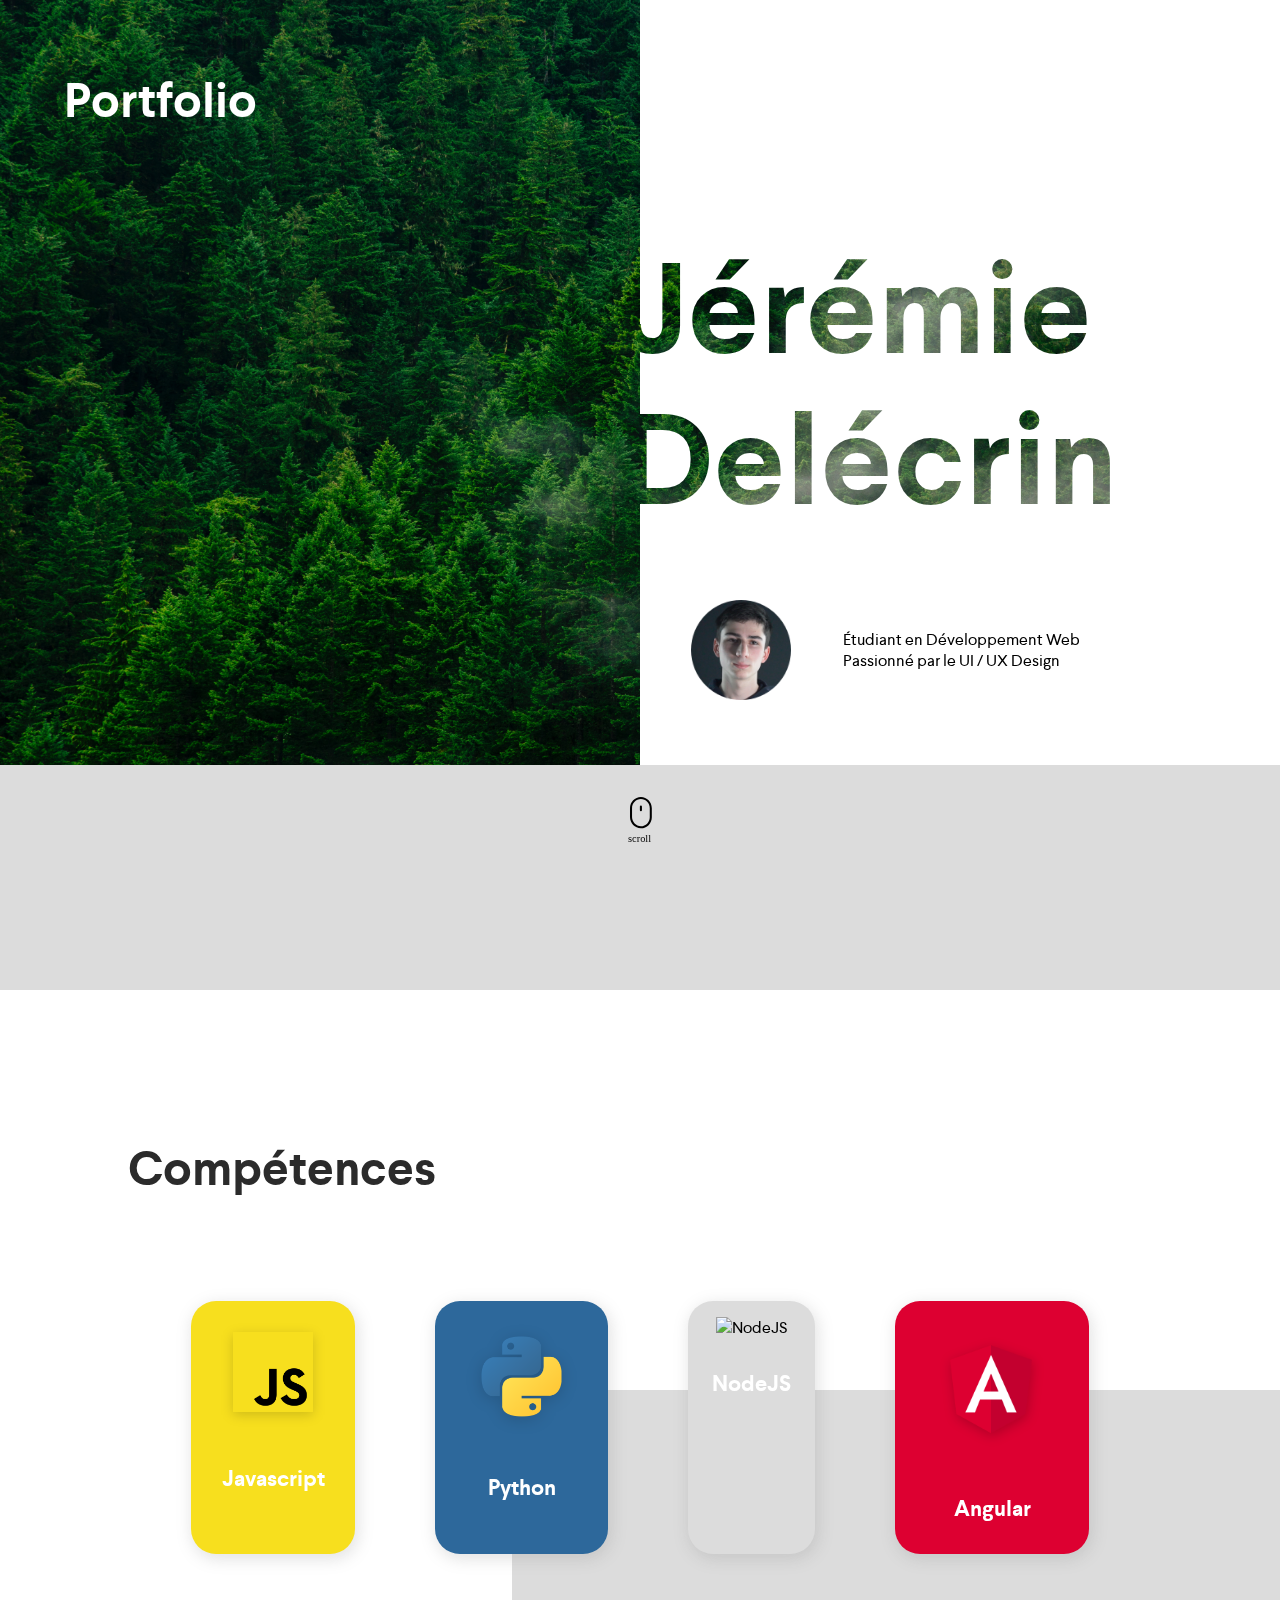
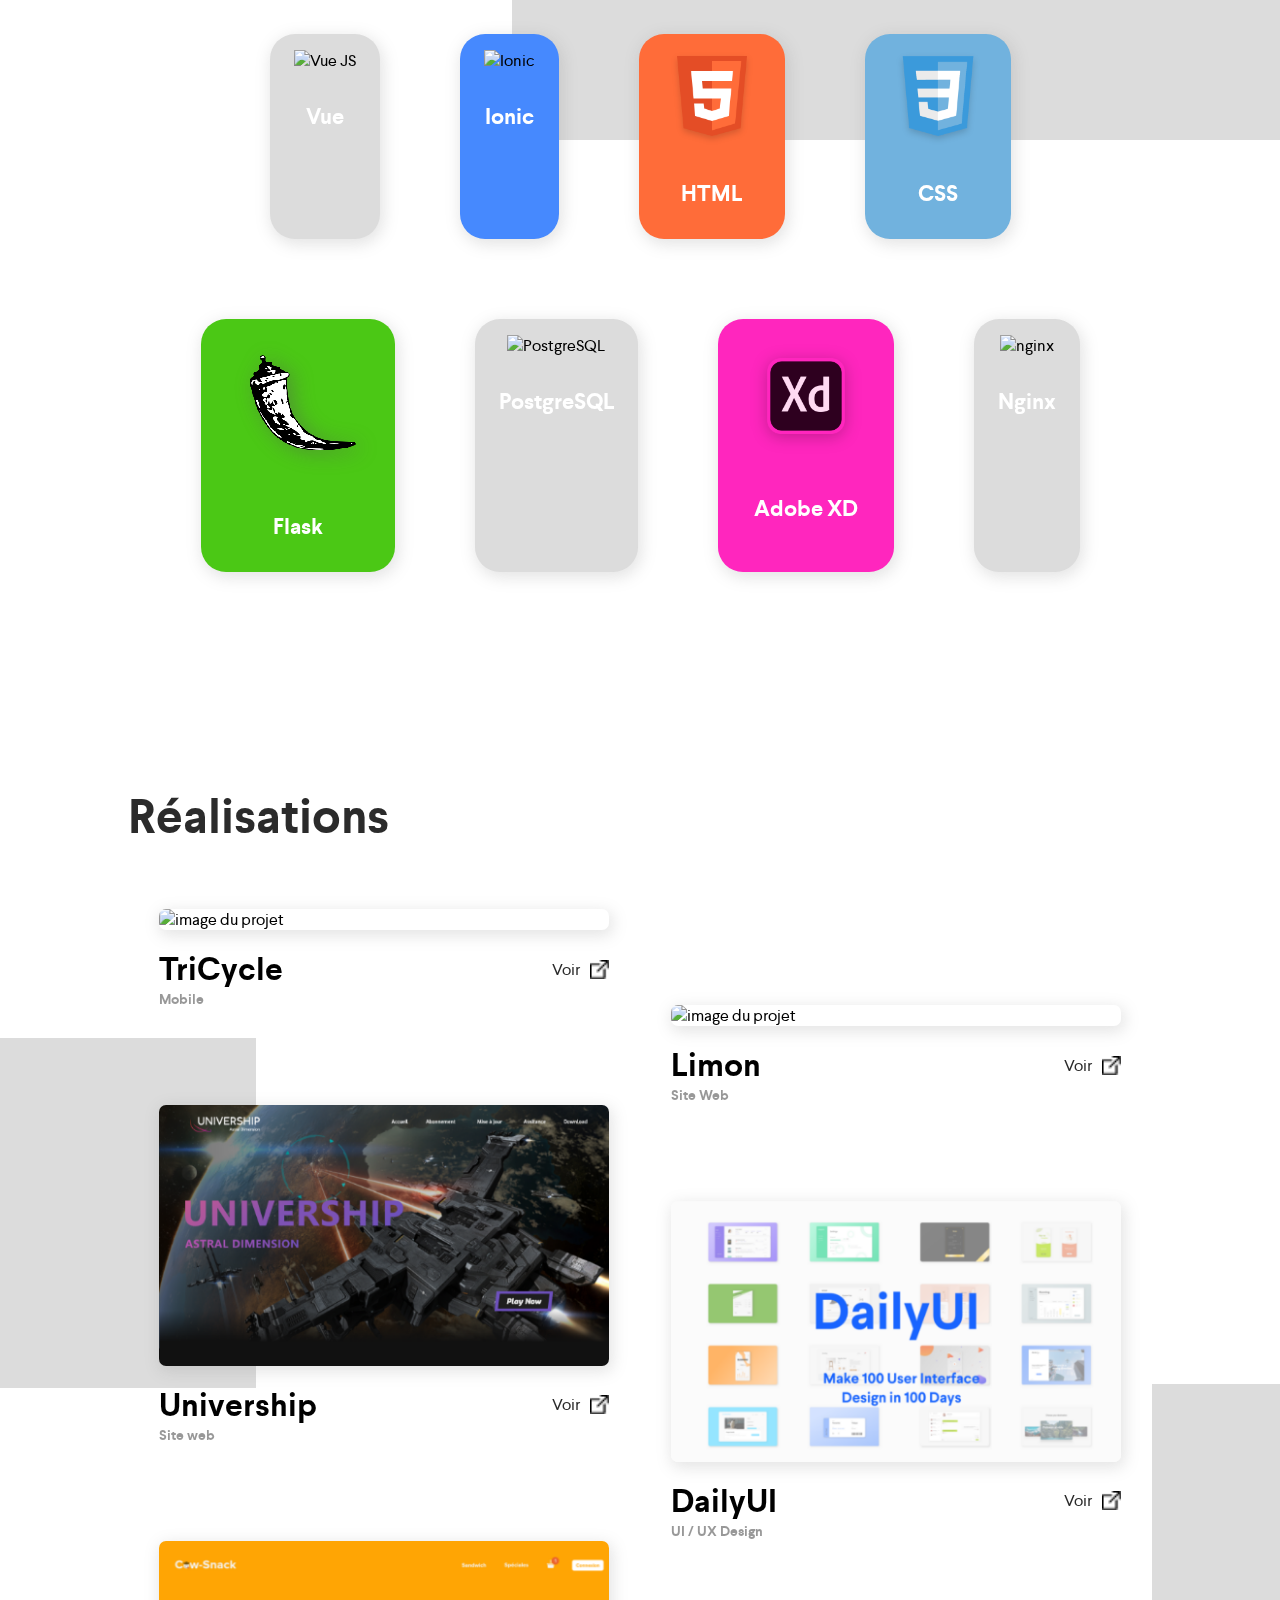
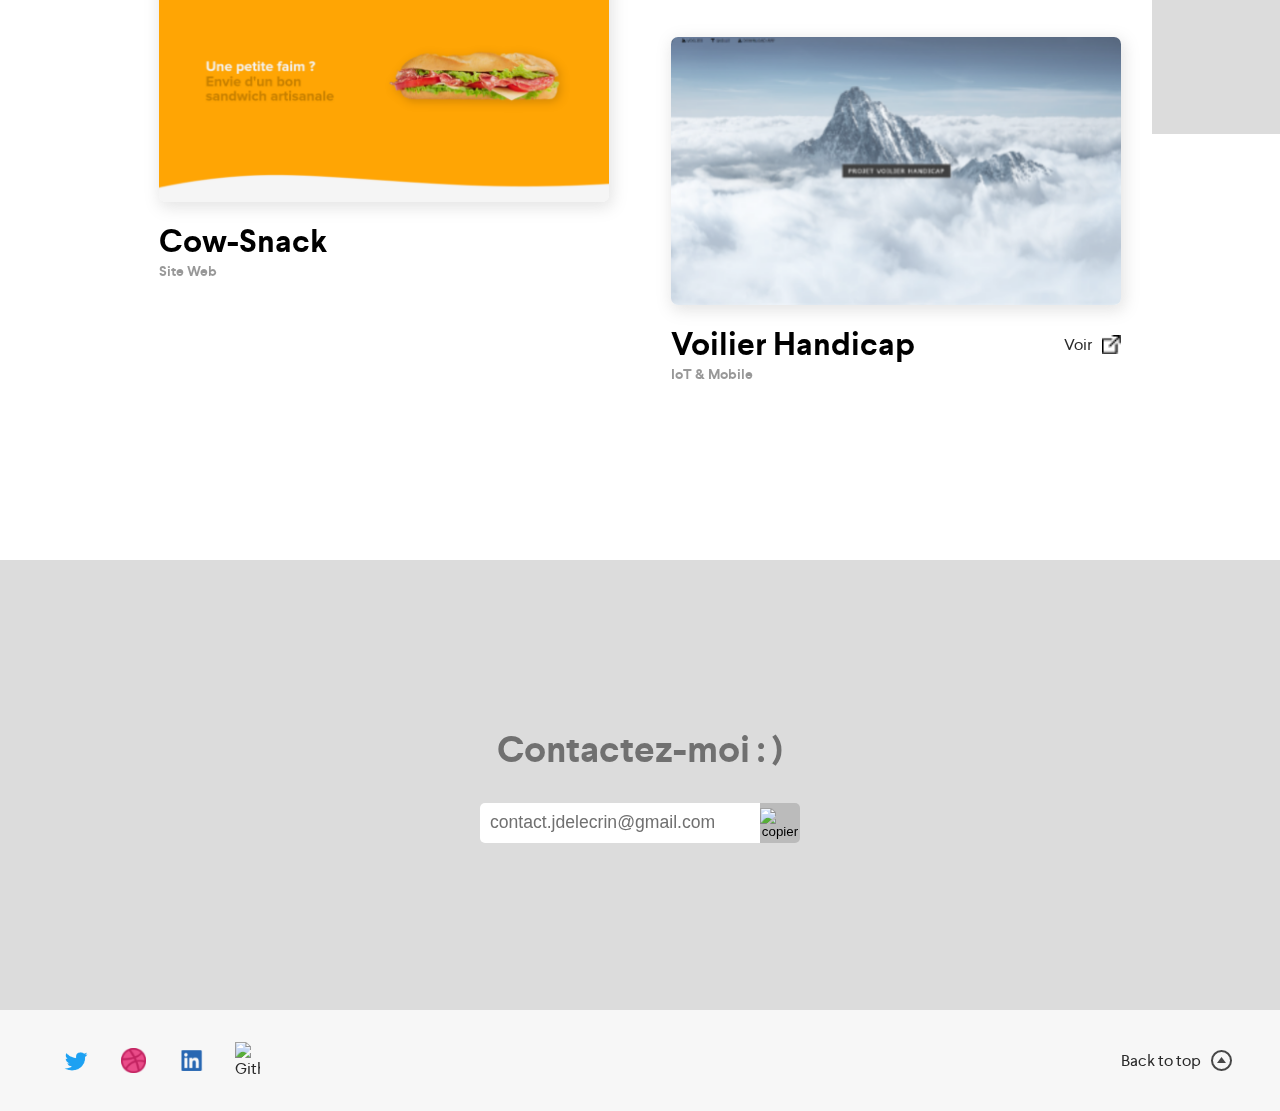
==== index.html @ 674c4c8f "🔍 change description" ====
<!DOCTYPE html>
<html lang="fr">

<head>
	<meta charset="utf-8">
	<meta name="viewport" content="width=device-width, initial-scale=1">
	<meta name="theme-color" content="#DCDCDC">
	<!-- Primary Meta Tags -->
	<title>Portfolio - Jérémie Delécrin</title>
	<meta name="title" content="Portfolio - Jérémie Delécrin">
	<meta name="description" content="Portfolio: Jérémie Delécrin, développeur et designer. Consultez mes réalisations et mes compétences.">

	<!-- Open Graph / Facebook -->
	<meta property="og:type" content="website">
	<meta property="og:url" content="https://jeremie-delecrin.netlify.app/">
	<meta property="og:title" content="Portfolio - Jérémie Delécrin">
	<meta property="og:description" content="Portfolio: Jérémie Delécrin, Front-End développeur. Consultez mes réalisations et mes compétences.">
	<meta property="og:image" content="img/logo-landscape.png">

	<!-- Twitter -->
	<meta property="twitter:card" content="summary_large_image">
	<meta property="twitter:url" content="https://jeremie-delecrin.netlify.app/">
	<meta property="twitter:title" content="Portfolio - Jérémie Delécrin">
	<meta property="twitter:description" content="Portfolio: Jérémie Delécrin, développeur et designer. Consultez mes réalisations et mes compétences.">
	<meta property="twitter:image" content="img/logo-landscape.png">

	<link rel="icon" type="image/png" href="img/favicon.png" />
	<link rel="canonical" href="https://jeremie-delecrin.netlify.app/"">
	<link rel="stylesheet" type="text/css" href="style.css">
	<script async defer data-website-id="81c58298-1a43-4c6e-a70a-7f260c16ebb2" src="https://analytics.app-tricycle.com/umami.js"></script>
</head>

<body>
	<section id="cover">
		<section id="portfolio">
			<h1>Portfolio</h1>
			<div id="sidePanel">
				<div>
					<h2 class="name">Jérémie</h2>
					<h2 class="name">Delécrin</h2>
				</div>
				<div>
					<img src="img/profil.png" alt="profil">
					<p>Étudiant en Développement Web<br>
						Passionné par le UI / UX Design</p>
				</div>
			</div>
		</section>
		<section id="scroll">
			<img src="img/scroll.svg" alt="scroll">
		</section>
	</section>
	<section id="skills">
		<h2>Compétences</h2>
		<section>
			<div class="skillContainer js">
				<img src="img/js.png" alt="Javascript">
				<p>Javascript</p>
				<figure class="back">
					<span class="percent color-js">50</span>
					<h3>Javascript</h3>
					<p>Modification du DOM, Gestion des Évènements</p>
				</figure>
			</div>
			<div class="skillContainer py">
				<img src="img/python.png" alt="Python">
				<p>Python</p>
				<figure class="back">
					<span class="percent color-py">50</span>
					<h3>Python</h3>
					<p>Traitement de fichier, cryptographie, interfaçage graphique</p>
				</figure>
			</div>
			<div class="skillContainer node">
				<img src="img/node.png" alt="NodeJS">
				<p>NodeJS</p>
				<figure class="back">
					<span class="percent color-node">40</span>
					<h3>NodeJS</h3>
					<p>API Express, script js, gestion BDD psql</p>
				</figure>
			</div>
			<div class="skillContainer angular">
				<img src="img/angular.png" alt="Angular">
				<p>Angular</p>
				<figure class="back">
					<span class="percent color-angular">30</span>
					<h3>Angular</h3>
					<p>Création d'application Web utilisant des APIs externes</p>
				</figure>
			</div>
			<div class="skillContainer vue">
				<img src="img/vue.png" alt="Vue JS">
				<p>Vue</p>
				<figure class="back">
					<span class="percent color-vue">50</span>
					<h3>VueJs</h3>
					<p>Conception de Webapp en composants, Utilisation de Nativescript Vue</p>
				</figure>
			</div>
			<div class="skillContainer ionic">
				<img src="img/ionic-o.png" alt="Ionic">
				<p>Ionic</p>
				<figure class="back">
					<span class="percent color-ionic">25</span>
					<h3>Ionic</h3>
					<p>Création d'une application mobile avec des composants Web</p>
				</figure>
			</div>
			<div class="skillContainer html">
				<img src="img/html.png" alt="HTML">
				<p>HTML</p>
				<figure class="back">
					<span class="percent color-html">85</span>
					<h3>HTML</h3>
					<p>Connaissance des balises, des bases du référencement et de l'accessibilité</p>
				</figure>
			</div>
			<div class="skillContainer css">
				<img src="img/css.png" alt="CSS">
				<p>CSS</p>
				<figure class="back">
					<span class="percent color-css">85</span>
					<h3>CSS</h3>
					<p>Connaissance de la majorité des propriétés CSS, Layout et Animation</p>
				</figure>
			</div>
			<div class="skillContainer flask">
				<img src="img/flask.png" alt="flask icon">
				<p>Flask</p>
				<figure class="back">
					<span class="percent color-flask">40</span>
					<h3>Flask</h3>
					<p>Jinja2 templates, création d'API,Webscraping</p>
				</figure>
			</div>
			<div class="skillContainer postgre">
				<img src="img/postgre.png" alt="PostgreSQL">
				<p>PostgreSQL</p>
				<figure class="back">
					<span class="percent color-postgre">30</span>
					<h3>PostgreSQL</h3>
					<p>Requêtes basiques, schémas, vues.</p>
				</figure>
			</div>
			<div class="skillContainer xd">
				<img src="img/adobexd.png" alt="Adobe XD">
				<p>Adobe XD</p>
				<figure class="back">
					<span class="percent color-xd">90</span>
					<h3>Adobe XD</h3>
					<p>Création d'interface graphiques, UX Design et prototypage.</p>
				</figure>
			</div>
			<div class="skillContainer nginx">
				<img src="img/nginx.png" alt="nginx">
				<p>Nginx</p>
				<figure class="back">
					<span class="percent color-nginx">30</span>
					<h3>Nginx</h3>
					<p>Déploiement de site/webapp, reverse proxy, load balancing et certificat SSL</p>
				</figure>
			</div>
			<div class="shape1"></div>
		</section>
	</section>
	<section id="project">
		<div class="shape2"></div>
		<h2>Réalisations</h2>
		<div class="row">
			<div class="projectContainer">
				<div class="visual">
					<img src="img/tricycle/1.png" alt="image du projet">
				</div>
				<div>
					<h3>TriCycle</h3>
					<a href="https://app-tricycle.com">Voir<img src="img/out.png" alt="Voir le site"></a>
				</div>
				<b>Mobile</b>
			</div>
			<div class="projectContainer">
				<div class="visual">
					<img src="img/limon.png" alt="image du projet">
				</div>
				<div>
					<h3>Limon</h3>
					<a href="https://limon.app-tricycle.com">Voir<img src="img/out.png" alt="Voir le site"></a>
				</div>
				<b>Site Web</b>
			</div>

		</div>
		<div class="row">
			<div class="projectContainer">
				<div class="visual">
					<img src="img/univership.png" alt="image du projet">
				</div>
				<div>
					<h3>Univership</h3>
					<a href="https://univership.netlify.com/">Voir<img src="img/out.png" alt="Voir le site"></a>
				</div>
				<b>Site web</b>
			</div>
			<div class="projectContainer">
				<div class="visual">
					<img src="img/dailyui.png" alt="image du projet">
				</div>
				<div>
					<h3>DailyUI</h3>
					<a href="https://twitter.com/JeremDlcn">Voir<img src="img/out.png" alt="Voir le site"></a>
				</div>
				<b>UI / UX Design</b>
			</div>

		</div>
		<div class="row">
			<div class="projectContainer">
				<div class="visual">
					<img src="img/cow-snack.png" alt="image du projet">
				</div>
				<div>
					<h3>Cow-Snack</h3>
					<!-- <a href="">(inactif)<img src="img/out.png" alt="Voir le site"></a> -->
				</div>
				<b>Site Web</b>
			</div>
			<div class="projectContainer">
				<div class="visual">
					<img src="img/voilier.png" alt="image du projet">
				</div>
				<div>
					<h3>Voilier Handicap</h3>
					<a href="https://voilierhandicap.000webhostapp.com/">Voir<img src="img/out.png"
							alt="Voir le site"></a>
				</div>
				<b>IoT & Mobile</b>
			</div>
		</div>
		<div class="shape3"></div>
	</section>
	<section id="contact">
		<h2>Contactez-moi : )</h2>
		<div>
			<a href="mailto:contact.jdelecrin@gmail.com" title="cliquer sur le mail pour envoyer un message"><input
					type="text" value="contact.jdelecrin@gmail.com" readonly></a>
			<button title="Copier dans le presse papier" id="copyButton"><img src="img/copy.svg" alt="copier"></button>
		</div>
	</section>
	<footer>
		<div id="social">
			<a href="https://twitter.com/JeremDlcn"><img src="img/twitter.png" alt="Twitter"></a>
			<a href="https://dribbble.com/JeremDlcn"><img src="img/dribbble.png" alt="Dribbble"></a>
			<a href="https://www.linkedin.com/in/jérémie-delécrin-0b36bb188"><img src="img/linkedin.png"
					alt="Linkedin"></a>
			<a href="https://github.com/JeremDlcn"><img src="img/github.png" alt="Github"></a>
		</div>
		<div>
			<a href="#">
				<p>Back to top</p>
				<img src="img/top.png" alt="Renvoi vers le haut de la page">
			</a>
		</div>
	</footer>
	<script type="text/javascript" src="data.js"></script>
	<script type="text/javascript" src="main.js"></script>
	<script type="text/javascript" src="fx.js"></script>
</body>

</html>
---- style.css ----
:root{
	--white: #FFFFFF;
	--light-gray: #dcdcdc;
	--font-smooth: #707070;
	--button-color: #BBBBBB;
	--title-font: #2B2B2B;
	--body-font: #2B2B2B;
	--footer-gray: #F7F7F7;
	--primary-green: #2A652E;
	--olive-green: #446740;
	--correct: #1FE41B;

	/*Tehno colors*/
	--js: #F7DF1E;
	--js2: #e4cb02;
	--xd: #FF26BE;
	--py: #2D689B;
	--c: #00599D;
	--html: #FF6C39;
	--css: #71B2DE;
	--angular: #DD0031;
	--ionic: #4689FE;
	--flask: #4BC815;

	/*Shadow*/
	--shadow: 2px 4px 15px 2px rgba(126, 126, 126, 0.2);
	--fit-shadow: 0px 2px 5px 1px rgba(126, 126, 126, 0.2);
}


@font-face {
    font-family: 'larsseit';
    src: url('font/larsseit-webfont.woff2') format('woff2'),
         url('font/larsseit-webfont.woff') format('woff');
    font-weight: normal;
    font-style: normal;

}

@font-face {
    font-family: 'larsseit';
    src: url('font/larsseit_bold_bold-webfont.woff2') format('woff2'),
         url('font/larsseit_bold_bold-webfont.woff') format('woff');
    font-weight: bold;
    font-style: normal;

}

* {
	margin: 0;
	padding:0;
	box-sizing: border-box;
	-moz-box-sizing: border-box; 
    -webkit-box-sizing: border-box;
}

html{
	scroll-behavior: smooth;
}

body{
	font-family: 'larsseit', sans-serif;
	background-color: var(--white);
	width: 100%;
}

a{
	color: var(--body-font);
	text-decoration: none;
}

.bold {
	font-weight: bold;
}

#cover {
	height: 100vh;
	margin-bottom: 15rem;
}

#portfolio {
	height: 85%;
	background: url('img/bg-img.png') no-repeat;
	background-size: cover;
	display: -webkit-box;
	display: -ms-flexbox;
	display: flex;
	-webkit-box-pack: end;
	    -ms-flex-pack: end;
	        justify-content: flex-end;
}

#portfolio h1 {
	color: var(--white);
	font-size: 3rem;
	position: absolute;
	top: 8vh;
	left: 5vw;
}

#sidePanel {
	width: 50%;
	display: -webkit-box;
	display: -ms-flexbox;
	display: flex;
	-webkit-box-orient: vertical;
	-webkit-box-direction: normal;
	    -ms-flex-direction: column;
	        flex-direction: column;
	-webkit-box-pack: center;
	    -ms-flex-pack: center;
	        justify-content: center;
}

#sidePanel div:first-of-type {
	height: 70%;
	display: -webkit-box;
	display: -ms-flexbox;
	display: flex;
	-webkit-box-orient: vertical;
	-webkit-box-direction: normal;
	    -ms-flex-direction: column;
	        flex-direction: column;
	-webkit-box-pack: end;
	    -ms-flex-pack: end;
	        justify-content: flex-end;
}

.name {
	font-size: 10vw;
	mix-blend-mode: screen;
	background-color: var(--white);
	display: -webkit-box;
	display: -ms-flexbox;
	display: flex;
	-webkit-box-align: end;
	    -ms-flex-align: end;
	        align-items: flex-end;
	text-indent: -20px;
}

.name:first-of-type {
	padding-top: 100%;
}

#sidePanel div:last-of-type {
	display: -webkit-box;
	display: -ms-flexbox;
	display: flex;
	-webkit-box-align: center;
	    -ms-flex-align: center;
	        align-items: center;
	background-color: var(--white);
	height: 30%;
}
#sidePanel img{
	width: 100px;
	margin-left:4vw;
	margin-right: 2rem;
}

#sidePanel p {
	margin-left: 20px;
}

#scroll {
	height: 25%;
	background-color: var(--light-gray);
	display: -webkit-box;
	display: -ms-flexbox;
	display: flex;
	-webkit-box-pack: center;
	    -ms-flex-pack: center;
	        justify-content: center;
	-webkit-box-align: start;
	    -ms-flex-align: start;
	        align-items: flex-start;
	padding-top: 2rem;
}

#scroll img {
	width: 25px;
}




#skills h2, #project h2 {
	font-size: 3rem;
	color: var(--title-font);
	margin-bottom: 4rem;
}

#skills, #project {
	margin-bottom: 11rem;
	padding-left: 10vw;
	padding-right: 10vw;
	position: relative;
}

#skills section {
	display: -webkit-box;
	display: -ms-flexbox;
	display: flex;
	-ms-flex-wrap: wrap;
	    flex-wrap: wrap;
	-webkit-box-pack: center;
	    -ms-flex-pack: center;
	        justify-content: center;
}

.skillContainer {
	background-color: var(--light-gray);
	margin: 40px 40px;
	display: -webkit-box;
	display: -ms-flexbox;
	display: flex;
	-webkit-box-orient: vertical;
	-webkit-box-direction: normal;
	    -ms-flex-direction: column;
	        flex-direction: column;
	-webkit-box-align: center;
	    -ms-flex-align: center;
	        align-items: center;
	padding: 1rem 1.5rem;
	border-radius: 25px;
	position: relative;
	-webkit-box-shadow: var(--shadow);
	        box-shadow: var(--shadow);
}

.skillContainer > p {
	font-size: 1.4rem;
	font-weight: bold;
	color: var(--white);
	margin: 2rem 0 1rem 0;
}

.skillContainer:hover .back{
	opacity: 1;
	pointer-events: all;
	-webkit-transform: translateY(0px);
	    -ms-transform: translateY(0px);
	        transform: translateY(0px);
}

.back {
	position: absolute;
	height: 100%;
	width: 100%;
	top: 0;
	left: 0;
	background-color: var(--white);
	display: -webkit-box;
	display: -ms-flexbox;
	display: flex;
	-webkit-box-orient: vertical;
	-webkit-box-direction: normal;
	    -ms-flex-direction: column;
	        flex-direction: column;
	-ms-flex-pack: distribute;
	    justify-content: space-around;
	-webkit-box-align: center;
	    -ms-flex-align: center;
	        align-items: center;
	border-radius: 22px;
	padding: 1rem 0;
	opacity: 0;
	pointer-events: none;
	-webkit-transform: translateY(50px);
	    -ms-transform: translateY(50px);
	        transform: translateY(50px);
	-webkit-transition-duration: .5s;
	     -o-transition-duration: .5s;
	        transition-duration: .5s;
	-webkit-transition-timing-function: ease-in-out;
	     -o-transition-timing-function: ease-in-out;
	        transition-timing-function: ease-in-out;
} 

.percent {
	font-size: 4rem;
	font-weight: bold;
	margin: 1rem 0;
	position: relative;
	right: -10px;
}

.percent::after {
	content: '%';
	color: var(--font-smooth);
	font-size: 1.5rem;
	font-weight: 900;
	position: relative;
	right: -7px;
}

.back h3 {
	font-size: 1rem;
}

.back p {
	font-size: .8rem;
	width: 80%;
	text-align: center;
}

#project {
	display: -webkit-box;
	display: -ms-flexbox;
	display: flex;
	-webkit-box-orient: vertical;
	-webkit-box-direction: normal;
	    -ms-flex-direction: column;
	        flex-direction: column;
}

#project .row {
	display: -webkit-box;
	display: -ms-flexbox;
	display: flex;
	-ms-flex-pack: distribute;
	    justify-content: space-around;
	-ms-flex-wrap: wrap;
	    flex-wrap: wrap;
}

.row > div:last-of-type {
	margin-top: 6rem;
}

.projectContainer {
	position: relative;
}

.projectContainer .visual{
	width: auto;
}
.projectContainer > div, .info > div {
	display: -webkit-box;
	display: -ms-flexbox;
	display: flex;
	-webkit-box-orient: horizontal;
	-webkit-box-direction: normal;
	    -ms-flex-direction: row;
	        flex-direction: row;
	-webkit-box-pack: justify;
	    -ms-flex-pack: justify;
	        justify-content: space-between;
}

.projectContainer .visual > img{
	border-radius: 7px;
	-webkit-box-shadow: var(--shadow);
	        box-shadow: var(--shadow);
	margin-bottom: 20px;
	width: 450px;
	cursor: pointer;
}


.projectContainer .visual:hover > img {
	-webkit-filter: brightness(85%);
	        filter: brightness(85%);
}

.projectContainer .visual:hover::after {
	content: 'Voir la description';
	max-width: 250px;
	color: var(--white);
	font-size: 1.5rem;
	text-align: center;
	font-weight: bold;
	position: absolute;
	top: 110px;
	left: 28%;
}


h3{
	font-size: 2rem;
}


b{
	opacity: .4;
	font-size: .9rem;
}

.projectContainer a{
	display: -webkit-box;
	display: -ms-flexbox;
	display: flex;
	-webkit-box-align: center;
	    -ms-flex-align: center;
			align-items: center;
}

.projectContainer a img{
	margin-left: 10px;
	width: 19px;
}

#contact {
	height: 50vh;
	display: -webkit-box;
	display: -ms-flexbox;
	display: flex;
	-webkit-box-orient: vertical;
	-webkit-box-direction: normal;
	    -ms-flex-direction: column;
	        flex-direction: column;
	-webkit-box-align: center;
	    -ms-flex-align: center;
	        align-items: center;
	-webkit-box-pack: center;
	    -ms-flex-pack: center;
	        justify-content: center;
	background-color: var(--light-gray);
}

#contact h2 {
	color: var(--font-smooth);
	font-size: 2.3rem;
}

#contact > div {
	height: 40px;
	display: -webkit-box;
	display: -ms-flexbox;
	display: flex;
	-webkit-box-align: center;
	    -ms-flex-align: center;
	        align-items: center;
	margin-top: 2rem;
	position: relative;
}

#contact a {
	display: block;
	height: 100%;
}
#contact input {
	border: none;
	height: 100%;
	min-width: 280px;
	border-radius: 5px 0 0 5px;
	padding-left: 10px;
	font-size: 1.1rem;
	outline: none;
	color: var(--font-smooth);
}

#contact button {
	border: none;
	height: 100%;
	width: 40px;	
	background-color: var(--button-color);
	border-radius: 0 5px 5px 0;
}

#contact img {
	margin-top: 2px;
	width: 16px;
}

.copy {
	position: absolute;
	top: 0;
	left: 0;
	padding: 0 1.5rem;
	background-color: var(--button-color);
	width: 10%;
	height: 100%;
	display: -webkit-box;
	display: -ms-flexbox;
	display: flex;
	-webkit-box-align: center;
	    -ms-flex-align: center;
	        align-items: center;
	-webkit-transition-duration: .7s;
	     -o-transition-duration: .7s;
	        transition-duration: .7s;
	border-radius: 5px 0 0 5px;
	color: var(--olive-green);
	font-weight: 900;
	font-size: 1.1rem;
}

.copy.final {
	width: calc(100% - 40px);
}

footer {
	display: -webkit-box;
	display: -ms-flexbox;
	display: flex;
	-webkit-box-pack: justify;
	    -ms-flex-pack: justify;
	        justify-content: space-between;
	background-color: var(--footer-gray);
	padding: 2rem 3rem;
}

footer div, footer a {
	display: -webkit-box;
	display: -ms-flexbox;
	display: flex;
	-webkit-box-align: center;
	    -ms-flex-align: center;
	        align-items: center;
}

#social img {
	margin: 0 1rem;
	width: 25px;
}

footer > div:last-of-type p{
	margin-right: 10px;
	color: var(--title-font);
}

.shape1, .shape2, .shape3 {
	background-color: var(--light-gray);
	position: absolute;
	height: 350px;
	z-index: -2;
}

.shape1 {
	top: 250px;
	right: 0;
	width: 60vw;
}

.shape2 {
	top: 250px;
	left: 0;
	width: 20vw;
}

.shape3 {
	bottom: 250px;
	right: 0;
	width: 10vw;
}


/*Détails des projets*/
dialog {
	background-color: var(--white);
	color: var(--body-font);
	border: none;
	padding: 2rem;
	border-radius: 15px;
	-webkit-box-shadow: var(--shadow);
	        box-shadow: var(--shadow);
	z-index: 9;
	max-width: 90vw;
	position: fixed;
	top: 50%;
	left: 50%;
	-webkit-transform: translate(-50%, -50%);
	    -ms-transform: translate(-50%, -50%);
	        transform: translate(-50%, -50%);
}

dialog::-webkit-backdrop {
  background: rgba(255, 255, 255, .5);
}

dialog::backdrop {
  background: rgba(255, 255, 255, .5);
}


#details main {
	display: -webkit-box;
	display: -ms-flexbox;
	display: flex;
	-webkit-box-orient: vertical;
	-webkit-box-direction: normal;
	    -ms-flex-direction: column;
	        flex-direction: column;
	padding-top: 20px;
}

main > section {
	display: -webkit-box;
	display: -ms-flexbox;
	display: flex;
	-webkit-box-orient: horizontal;
	-webkit-box-direction: normal;
	    -ms-flex-direction: row;
	        flex-direction: row;
}
main > section:first-of-type {
	margin-bottom: 2rem;
}

.main-img {
	height: 100%;
}
.main-img img{
	width: 62vh;
	height: 100%;
	margin-right: 2rem;
	border-radius: 10px;
}

.info {
	display: -webkit-box;
	display: -ms-flexbox;
	display: flex;
	-webkit-box-orient: vertical;
	-webkit-box-direction: normal;
	    -ms-flex-direction: column;
	        flex-direction: column;
	-webkit-box-align: start;
	    -ms-flex-align: start;
	        align-items: flex-start;
	width: 100%;
}

.info > div {
	-webkit-box-align: center;
	    -ms-flex-align: center;
	        align-items: center;
	width: 100%;
	margin-bottom: 10px;
	-ms-flex-wrap: wrap;
	    flex-wrap: wrap;
}

.info > p {
	margin-top: 2vh;
	max-width: 500px;
	font-size: .9rem;
}
.info h2 {
	margin-top: 1rem;
	font-size: .9rem;
	font-weight: 900;
	margin-bottom: 1rem;
	opacity: .6;
}
.info h2 + div {
	-webkit-box-pack: start;
	    -ms-flex-pack: start;
	        justify-content: flex-start;
}

.info a {
	color: #FFFFFF;
	outline: none;
	background-color: #2A652E;
	padding: .3rem .5rem;
	border-radius: 5px;
}

.info a img {
	margin-left: 8px;
	width: 15px;
}

.used {
	display: -webkit-box;
	display: -ms-flexbox;
	display: flex;
	-webkit-box-orient: vertical;
	-webkit-box-direction: normal;
	    -ms-flex-direction: column;
	        flex-direction: column;
	-webkit-box-align: center;
	    -ms-flex-align: center;
	        align-items: center;
}

.used img  {
	width: 75px;
}

.used p {
	font-size: .8rem;
}

.more {
	-ms-flex-wrap: wrap;
	    flex-wrap: wrap;
}

.more img {
	width: 25vh;
	margin-right: 2rem;
	border-radius: 5px;
	cursor: pointer;
}


.more img:hover:not(.activate) {
	-webkit-transform: scale(1.05);
	    -ms-transform: scale(1.05);
	        transform: scale(1.05);
}

.more img.activate {
	position: fixed;
	top: 0;
	bottom: 0;
	left: 0;
	right: 0;
	width: 100%;
	height: 100%;
}

.more img, .main-img img {
	-webkit-box-shadow: var(--fit-shadow);
	        box-shadow: var(--fit-shadow);
}

.close {
	width: 15px;
	height: 15px;
	position: absolute;
	top: 20px;
	right: 30px;
	cursor: pointer;
}

/*Colors By technologies*/
.js {
	background-color: var(--js);
}
.color-js {
	color: var(--js2);
}

.py {
	background-color: var(--py);
}
.color-py {
	color: var(--py);
}

.xd {
	background-color: var(--xd);
}
.color-xd {
	color: var(--xd);
}

.c {
	background-color: var(--c);
}
.color-c {
	color: var(--c);
}


.html {
	background-color: var(--html);
}
.color-html {
	color: var(--html);
}


.css {
	background-color: var(--css);
}
.color-css {
	color: var(--css);
}


.ionic {
	background-color: var(--ionic);
}
.color-ionic {
	color: var(--ionic);
}


.angular {
	background-color: var(--angular);
}
.color-angular {
	color: var(--angular);
}

.flask {
	background-color: var(--flask);
}
.flask img {
	filter: drop-shadow(5px 3px 10px rgba(85, 85, 85, 0.431));
}
.color-flask {
	color: var(--flask);
}




/*----------------------------------------------------------------------------------------------*/
/*-----------------------------------------Responsive-------------------------------------------*/

/*Laptop M*/
@media screen and (max-width: 1200px) {
	.row > div {
		margin-top: 6rem;
	}

	#project h2{
		margin-bottom: 0;
	}

}

/*---Laptop S---*/
@media screen and (max-width: 1000px) 
{
	#portfolio {
		height: 75%;
	}
	#portfolio h1{
		display: none;
	}

	#sidePanel {
		width: 100%;
		height: 75vh;
		-webkit-box-pack: start;
		    -ms-flex-pack: start;
		        justify-content: flex-start;
		-webkit-box-orient: vertical;
		-webkit-box-direction: reverse;
		    -ms-flex-direction: column-reverse;
		        flex-direction: column-reverse;

	}

	#sidePanel div:first-of-type{
		height: auto;
		margin-bottom: 1rem;
		-webkit-box-pack: end;
		    -ms-flex-pack: end;
		        justify-content: flex-end;
	}
	.name {
		font-size: 20vw;
		text-indent: 0;
		background-color: transparent;
		color: white;
	}

	.name:first-of-type {
		padding-top: 0;
	}

	#sidePanel div:last-of-type {
		-webkit-box-orient: vertical;
		-webkit-box-direction: normal;
		    -ms-flex-direction: column;
		        flex-direction: column;
		-webkit-box-align: start;
		    -ms-flex-align: start;
		        align-items: flex-start;
		height: auto;
		background-color: transparent;
		color: white;
	}
	#sidePanel img {
		display: none;
	}

	#sidePanel p {
		font-size: .8rem;
		margin: 0 0 1rem .5rem;
		opacity: .7;
	}
	dialog{
		top: 0;
		left: 0;
		width: 100vw;
		min-height: 100vh;
		max-width: 100vw;
		transform: none;
		border-radius: 0px;
	}
	.more img.activate {
		width: 50%;
		height: 18%;
		top: initial;
		right: 25%;
		left: initial;
	}
	
	main > section:first-of-type {
		-webkit-box-orient: vertical;
		-webkit-box-direction: normal;
		    -ms-flex-direction: column;
		        flex-direction: column;
		margin-bottom: 0;
	}

	.main-img {
		display: -webkit-box;
		display: -ms-flexbox;
		display: flex;
		-webkit-box-pack: center;
		    -ms-flex-pack: center;
		        justify-content: center;
	}
	.main-img img {
		width: 100%;
		margin-bottom: 2rem;
		margin-right: 0;
	}
	.info > p {
		margin-top: 0;
	}
	.info h2 {
		margin-bottom: 2px;
	}
	.used img {
		width: 70px;
	}
	.used p {
		font-size: .66rem;
	}
	.more img {
		width: 100px;
		margin: 1rem .5rem 0 .5rem;
	}
}



/*-----Mobile Large-----*/
@media screen and (max-width: 600px) 
{
	.projectContainer .visual >img {
		width: 78vw;
		border-radius: 10px;
	}	
	.projectContainer h3 {
		font-size: 1.2rem;
	}
	#contact input {
		min-width: 50vw;
	}
	#skills h2, #project h2 {
		font-size: 2rem;
	}
	.info > p {
		font-size: .7rem;
		max-height: 150px;
		overflow-y: scroll;
	}
	.info h2 {
		font-size: .6rem;
	}
	.info h3 {
		font-size: 1.5rem;
	}
	.info b {
		font-size: .7rem;
	}
	.used {
		margin: 0 .3rem;
	}
	.used img {
		width: 40px;
	}
	.more img {
		width: 25%;
		height: 14%;
	}
	#contact h2 {
		font-size: 1.8rem;
	}
	#contact > div {
		height: 32px;
	}
	#contact input, #contact button, #contact .copy{
		font-size: .7rem;
	}
	#contact img {
		width: 12px;
	}
	footer {
		-webkit-box-orient: vertical;
		-webkit-box-direction: normal;
		    -ms-flex-direction: column;
		        flex-direction: column;
		-webkit-box-align: center;
		    -ms-flex-align: center;
		        align-items: center;
	}
	#social {
		margin-bottom: 2rem;
	}
}


/*----------------------------------------------------------------------------------------------*/
/*-----------------------------------------Animation-------------------------------------------*/



@-webkit-keyframes appear {
  from {
    opacity: 0;
    -webkit-transform: translateY(-3rem);
            transform: translateY(-3rem);
  }

  to {
    opacity: 1;
    -webkit-transform: translateY(0);
            transform: translateY(0);
  }
}



@keyframes appear {
  from {
    opacity: 0;
    -webkit-transform: translateY(-3rem);
            transform: translateY(-3rem);
  }

  to {
    opacity: 1;
    -webkit-transform: translateY(0);
            transform: translateY(0);
  }
}
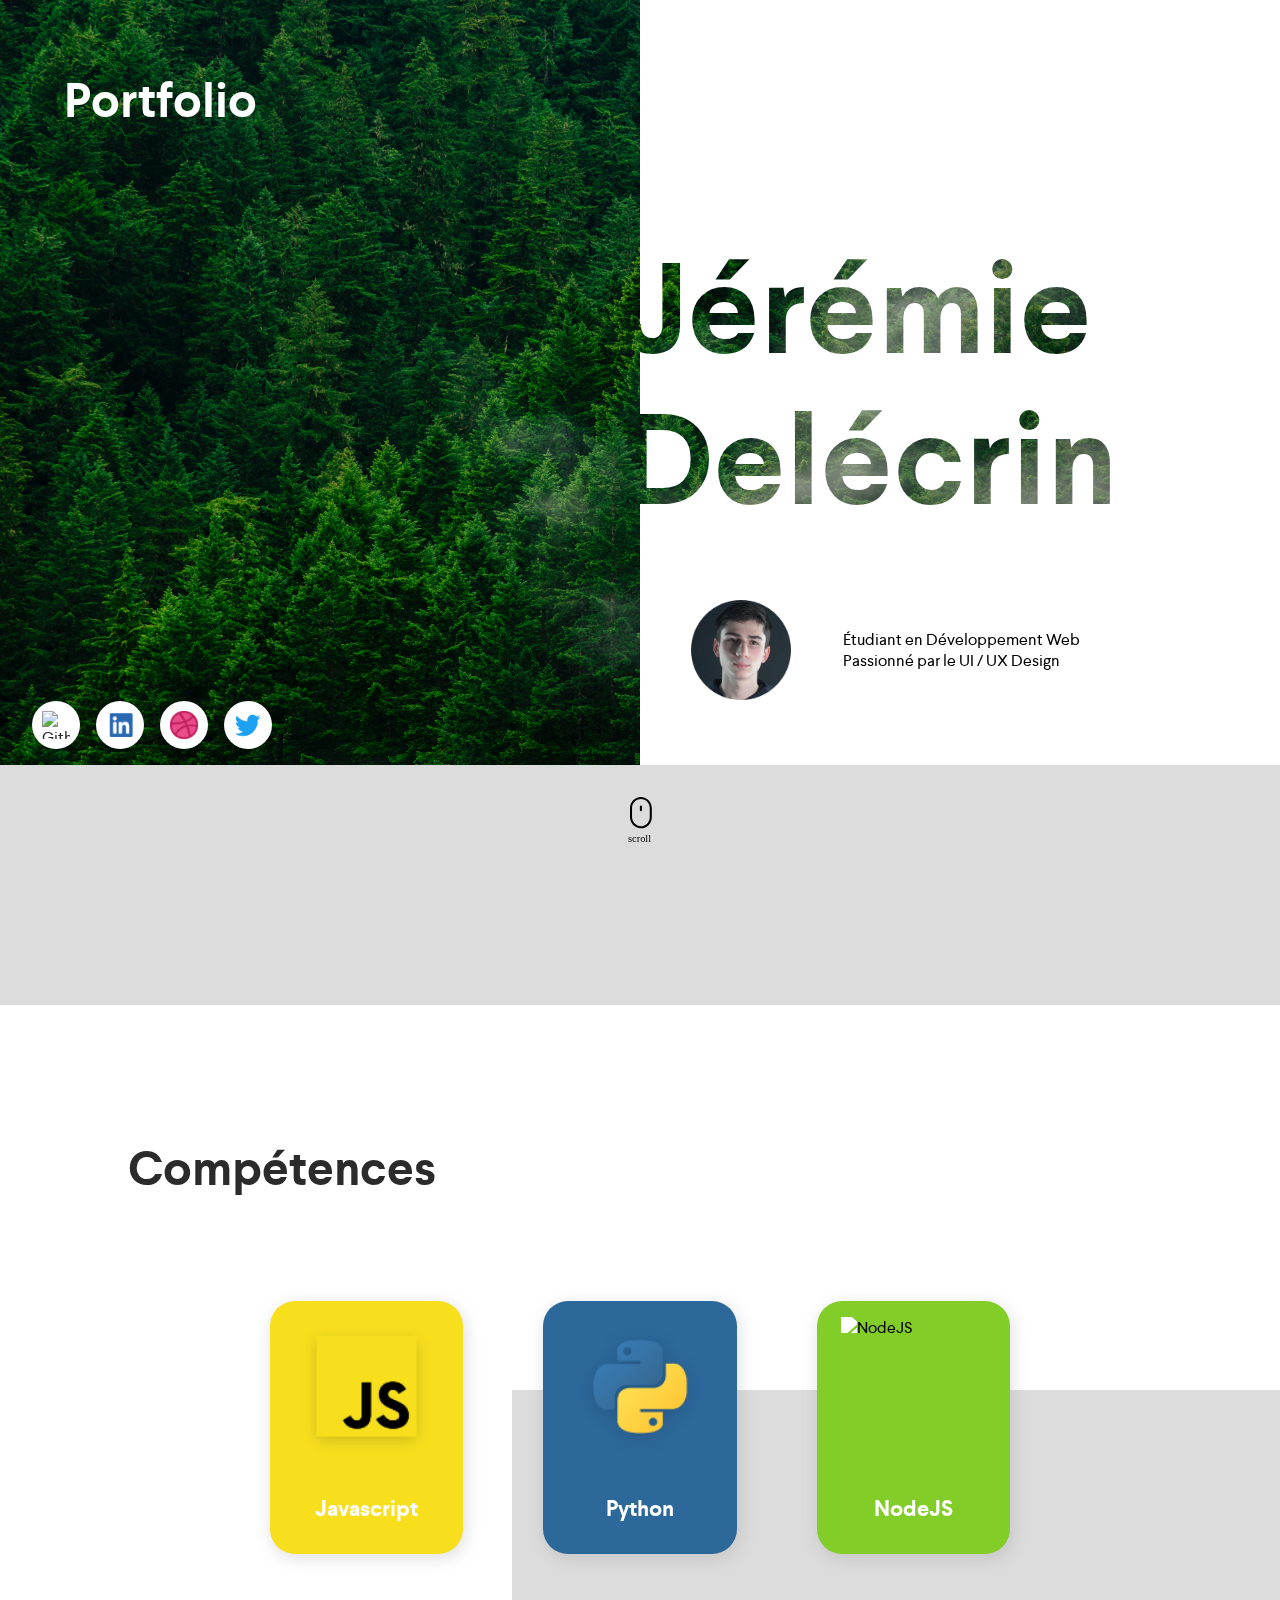
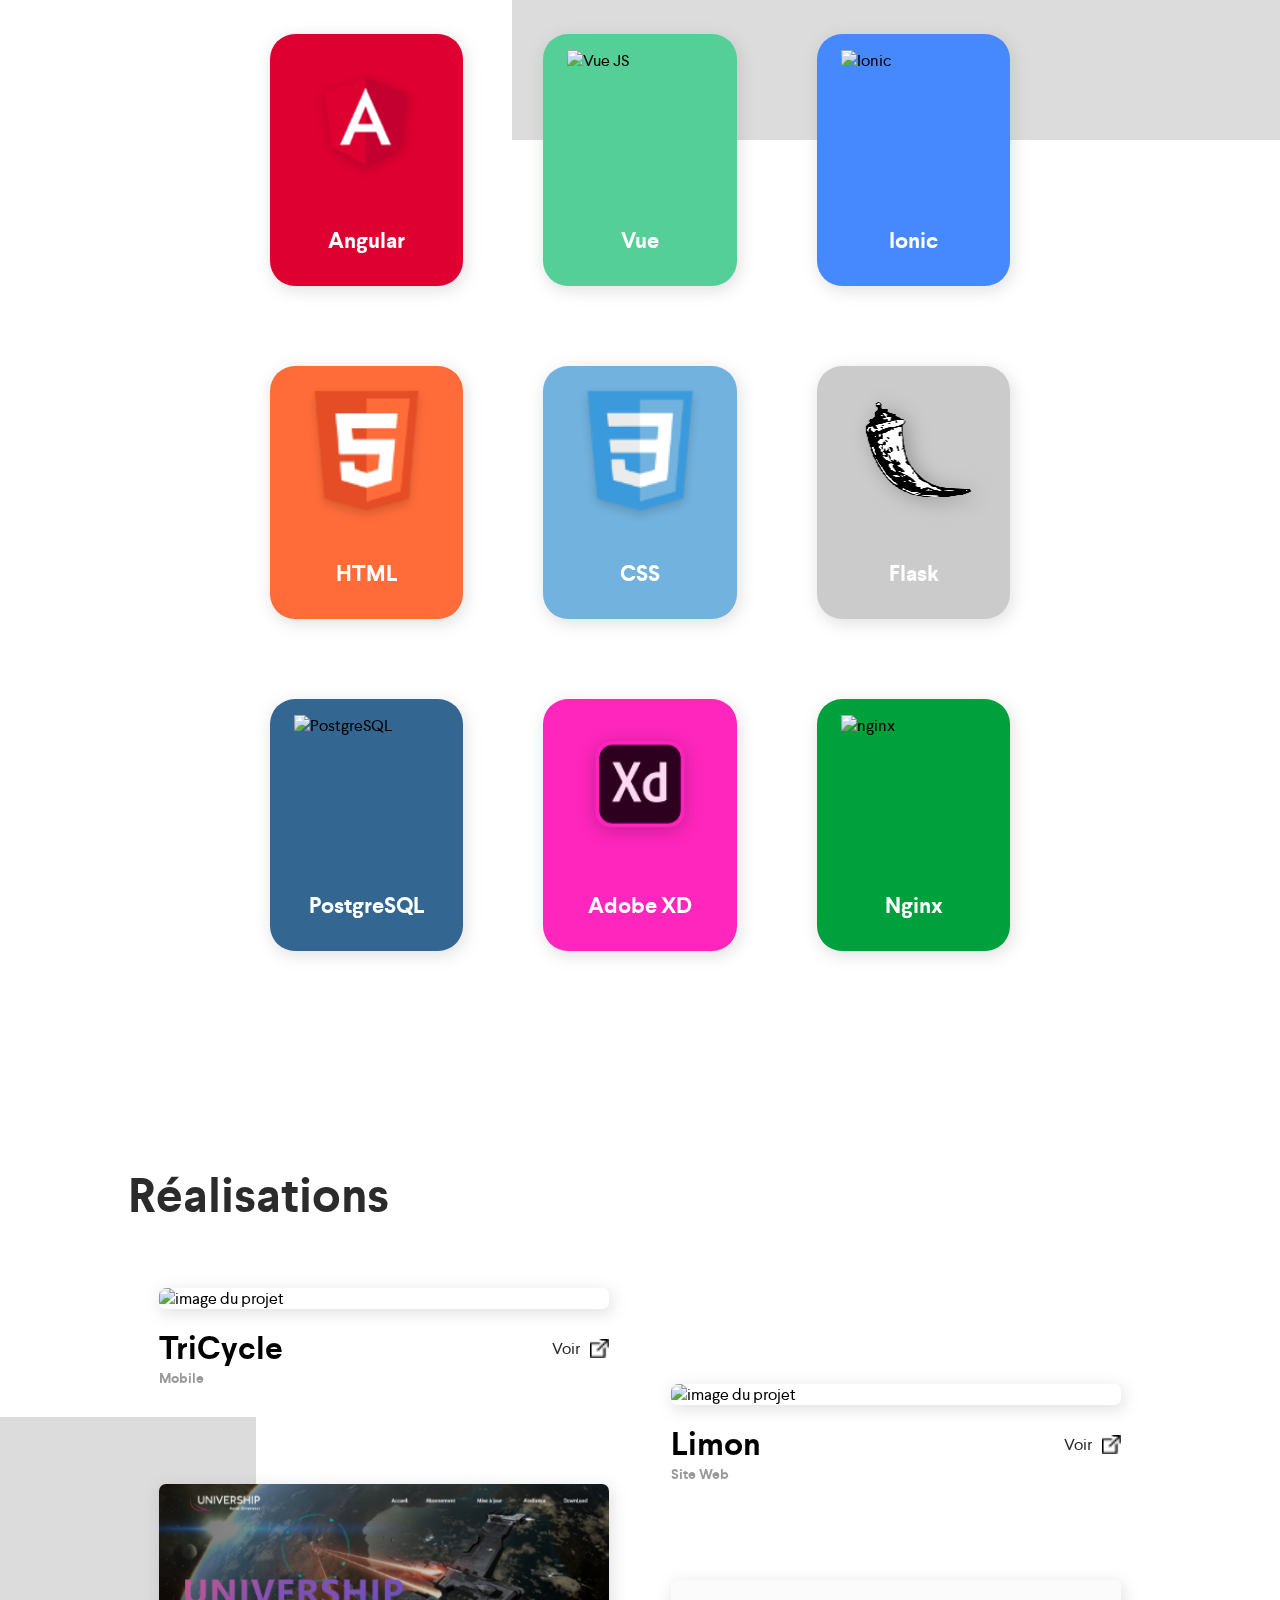
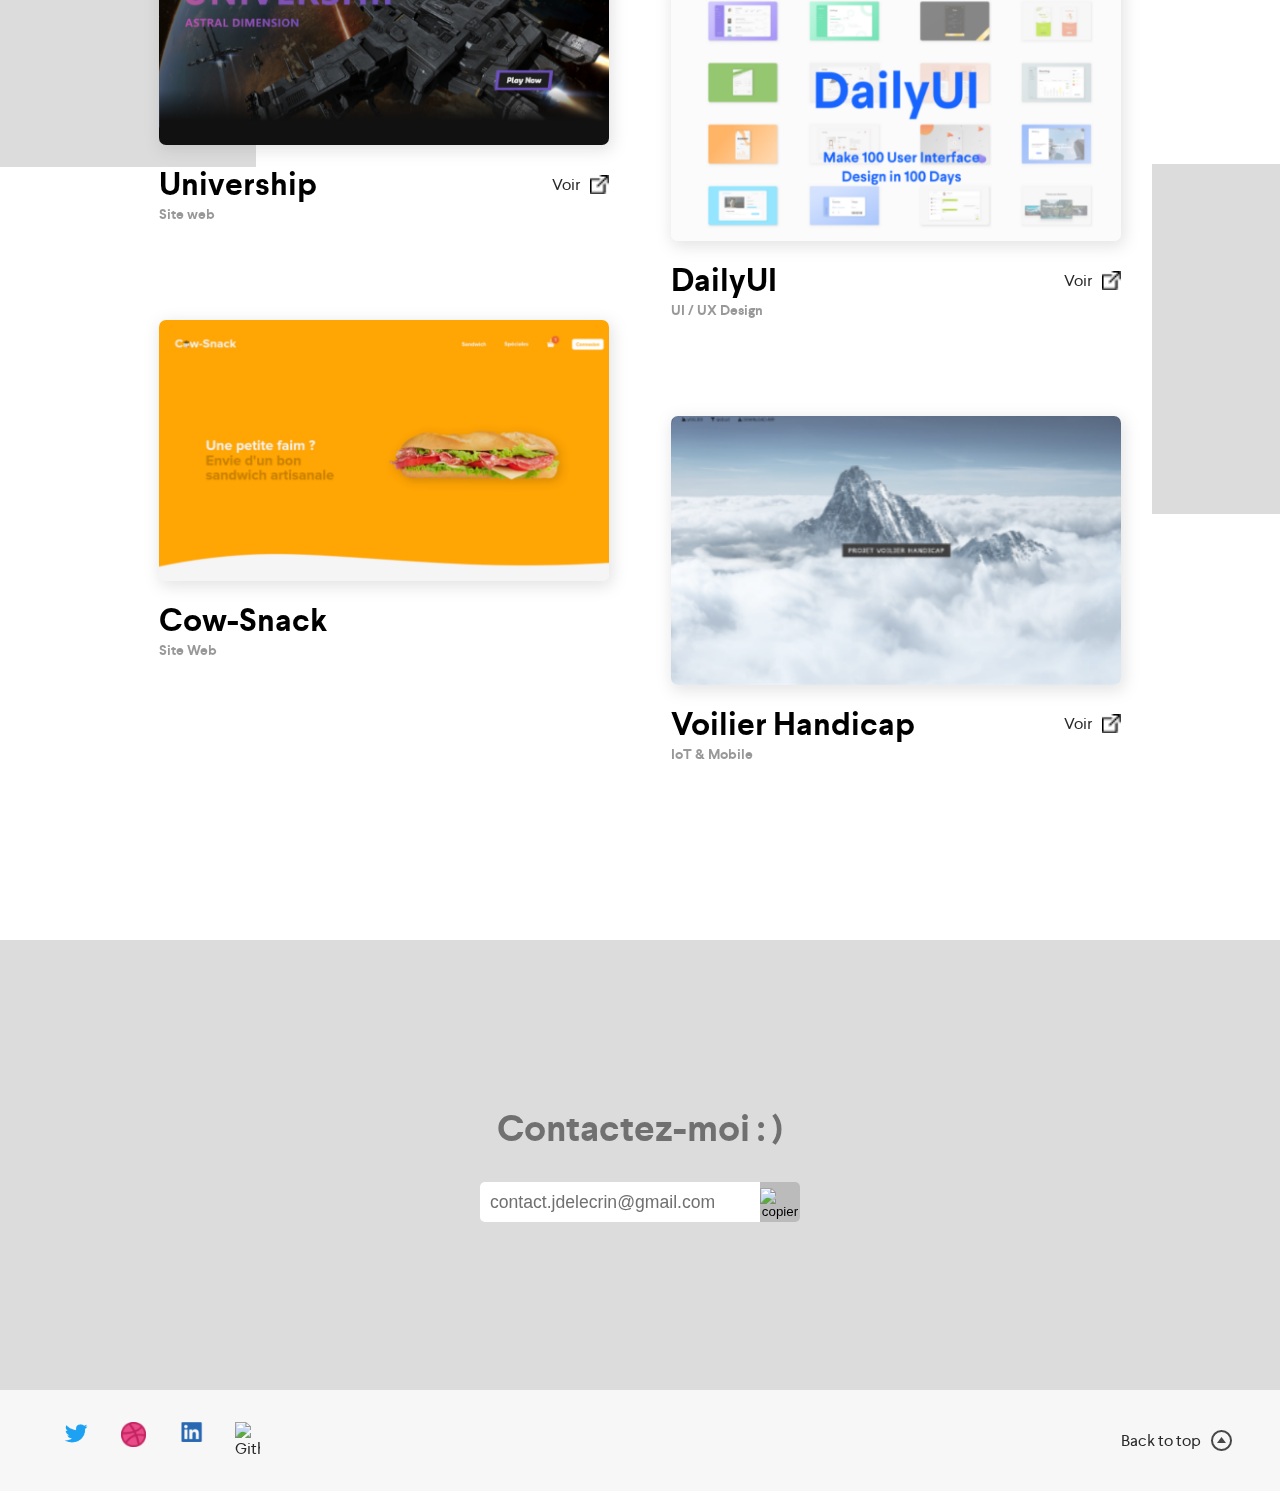
==== commit 682cfe74: "🔗 adding social-link on top" ====
--- a/index.html
+++ b/index.html
@@ -45,6 +45,12 @@
 						Passionné par le UI / UX Design</p>
 				</div>
 			</div>
+			<ul class="social-head">
+				<li><a href="https://github.com/JeremDlcn"><img src="img/github.png" alt="Github"></a></li>
+				<li><a href="https://www.linkedin.com/in/jeremie-delecrin"><img src="img/linkedin.png" alt="Linkedin"></li></a>
+				<li><a href="https://dribbble.com/JeremDlcn"><img src="img/dribbble.png" alt="Dribbble"></a></li>
+				<li><a href="https://twitter.com/JeremDlcn"><img src="img/twitter.png" alt="Twitter"></a></li>
+			</ul>
 		</section>
 		<section id="scroll">
 			<img src="img/scroll.svg" alt="scroll">
@@ -247,13 +253,13 @@
 		</div>
 	</section>
 	<footer>
-		<div id="social">
-			<a href="https://twitter.com/JeremDlcn"><img src="img/twitter.png" alt="Twitter"></a>
-			<a href="https://dribbble.com/JeremDlcn"><img src="img/dribbble.png" alt="Dribbble"></a>
-			<a href="https://www.linkedin.com/in/jérémie-delécrin-0b36bb188"><img src="img/linkedin.png"
-					alt="Linkedin"></a>
-			<a href="https://github.com/JeremDlcn"><img src="img/github.png" alt="Github"></a>
-		</div>
+		<ul id="social">
+			<li><a href="https://twitter.com/JeremDlcn"><img src="img/twitter.png" alt="Twitter"></a></li>
+			<li><a href="https://dribbble.com/JeremDlcn"><img src="img/dribbble.png" alt="Dribbble"></a></li>
+			<li><a href="https://www.linkedin.com/in/jérémie-delécrin-0b36bb188"><img src="img/linkedin.png"
+						alt="Linkedin"></li></a>
+			<li><a href="https://github.com/JeremDlcn"><img src="img/github.png" alt="Github"></a></li>
+		</ul>
 		<div>
 			<a href="#">
 				<p>Back to top</p>
--- a/style.css
+++ b/style.css
@@ -15,12 +15,15 @@
 	--js2: #e4cb02;
 	--xd: #FF26BE;
 	--py: #2D689B;
-	--c: #00599D;
+	--vue: #54CF97;
 	--html: #FF6C39;
 	--css: #71B2DE;
 	--angular: #DD0031;
 	--ionic: #4689FE;
-	--flask: #4BC815;
+	--flask: #CBCBCB;
+	--postgre:#336791;
+	--node:#83cd29;
+	--nginx: #00A03D;
 
 	/*Shadow*/
 	--shadow: 2px 4px 15px 2px rgba(126, 126, 126, 0.2);
@@ -96,6 +99,43 @@
 	position: absolute;
 	top: 8vh;
 	left: 5vw;
+}
+
+.social-head {
+	display: flex;
+	position: absolute;
+	bottom: 15%;
+	left: 0;
+	list-style-type: none;
+	padding-bottom: 1rem;
+	margin-left: 2rem;
+}
+.social-head li {
+	background: var(--white);
+	border-radius: 50%;
+	width: 3rem;
+	height: 3rem;
+	display: flex;
+	justify-content: center;
+	align-items: center;
+	margin-right: 1rem;
+	transition: transform .4s cubic-bezier(0.87, 0, 0.13, 1);
+}
+.social-head li:hover {
+	transform: scale(1.08);
+}
+
+.social-head a {
+	display: flex;
+	justify-content: center;
+	align-items: center;
+	width: 100%;
+	height: 100%;
+}
+.social-head img {
+	width: 1.8rem;
+	height: 1.8rem;
+	object-fit: contain;
 }
 
 #sidePanel {
@@ -164,7 +204,7 @@
 }
 
 #scroll {
-	height: 25%;
+	height: 15rem;
 	background-color: var(--light-gray);
 	display: -webkit-box;
 	display: -ms-flexbox;
@@ -177,6 +217,7 @@
 	        align-items: flex-start;
 	padding-top: 2rem;
 }
+
 
 #scroll img {
 	width: 25px;
@@ -227,6 +268,11 @@
 	position: relative;
 	-webkit-box-shadow: var(--shadow);
 	        box-shadow: var(--shadow);
+}
+.skillContainer > img {
+	height: 9.1rem;
+	width: 9.1rem;
+	object-fit: contain;
 }
 
 .skillContainer > p {
@@ -511,6 +557,11 @@
 	        align-items: center;
 }
 
+#social {
+	display: flex;
+	list-style-type: none;
+}
+
 #social img {
 	margin: 0 1rem;
 	width: 25px;
@@ -750,11 +801,11 @@
 	color: var(--xd);
 }
 
-.c {
-	background-color: var(--c);
-}
-.color-c {
-	color: var(--c);
+.vue {
+	background-color: var(--vue);
+}
+.color-vue {
+	color: var(--vue);
 }
 
 
@@ -788,6 +839,12 @@
 .color-angular {
 	color: var(--angular);
 }
+.nginx {
+	background-color: var(--nginx);
+}
+.color-nginx {
+	color: var(--nginx);
+}
 
 .flask {
 	background-color: var(--flask);
@@ -799,7 +856,22 @@
 	color: var(--flask);
 }
 
-
+.postgre {
+	background-color: var(--postgre);
+}
+.color-postgre {
+	color: var(--postgre);
+}
+
+.node {
+	background-color: var(--node);
+}
+.node img{
+	filter: brightness(600%);
+}
+.color-node {
+	color: var(--node);
+}
 
 
 /*----------------------------------------------------------------------------------------------*/
@@ -877,7 +949,6 @@
 	#sidePanel p {
 		font-size: .8rem;
 		margin: 0 0 1rem .5rem;
-		opacity: .7;
 	}
 	dialog{
 		top: 0;
@@ -940,6 +1011,9 @@
 /*-----Mobile Large-----*/
 @media screen and (max-width: 600px) 
 {
+	#scroll img{
+		display: none;
+	}
 	.projectContainer .visual >img {
 		width: 78vw;
 		border-radius: 10px;
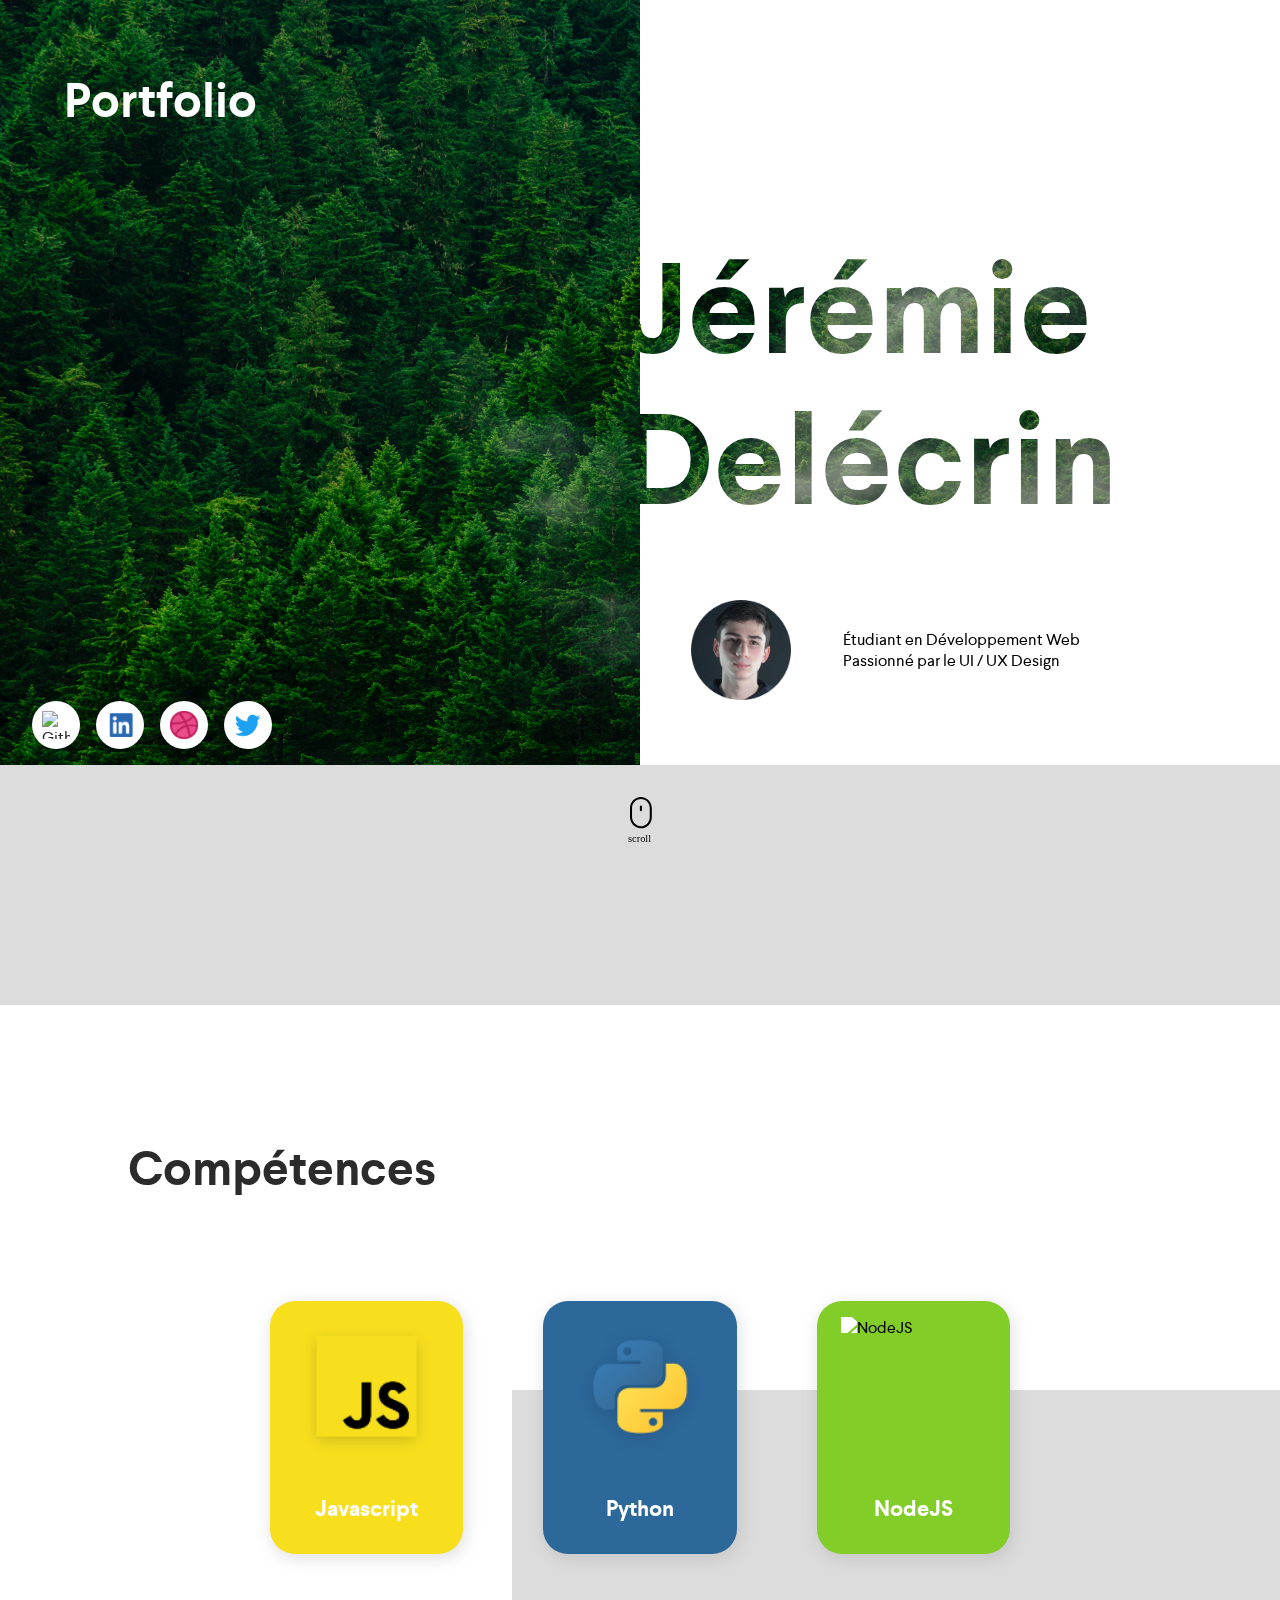
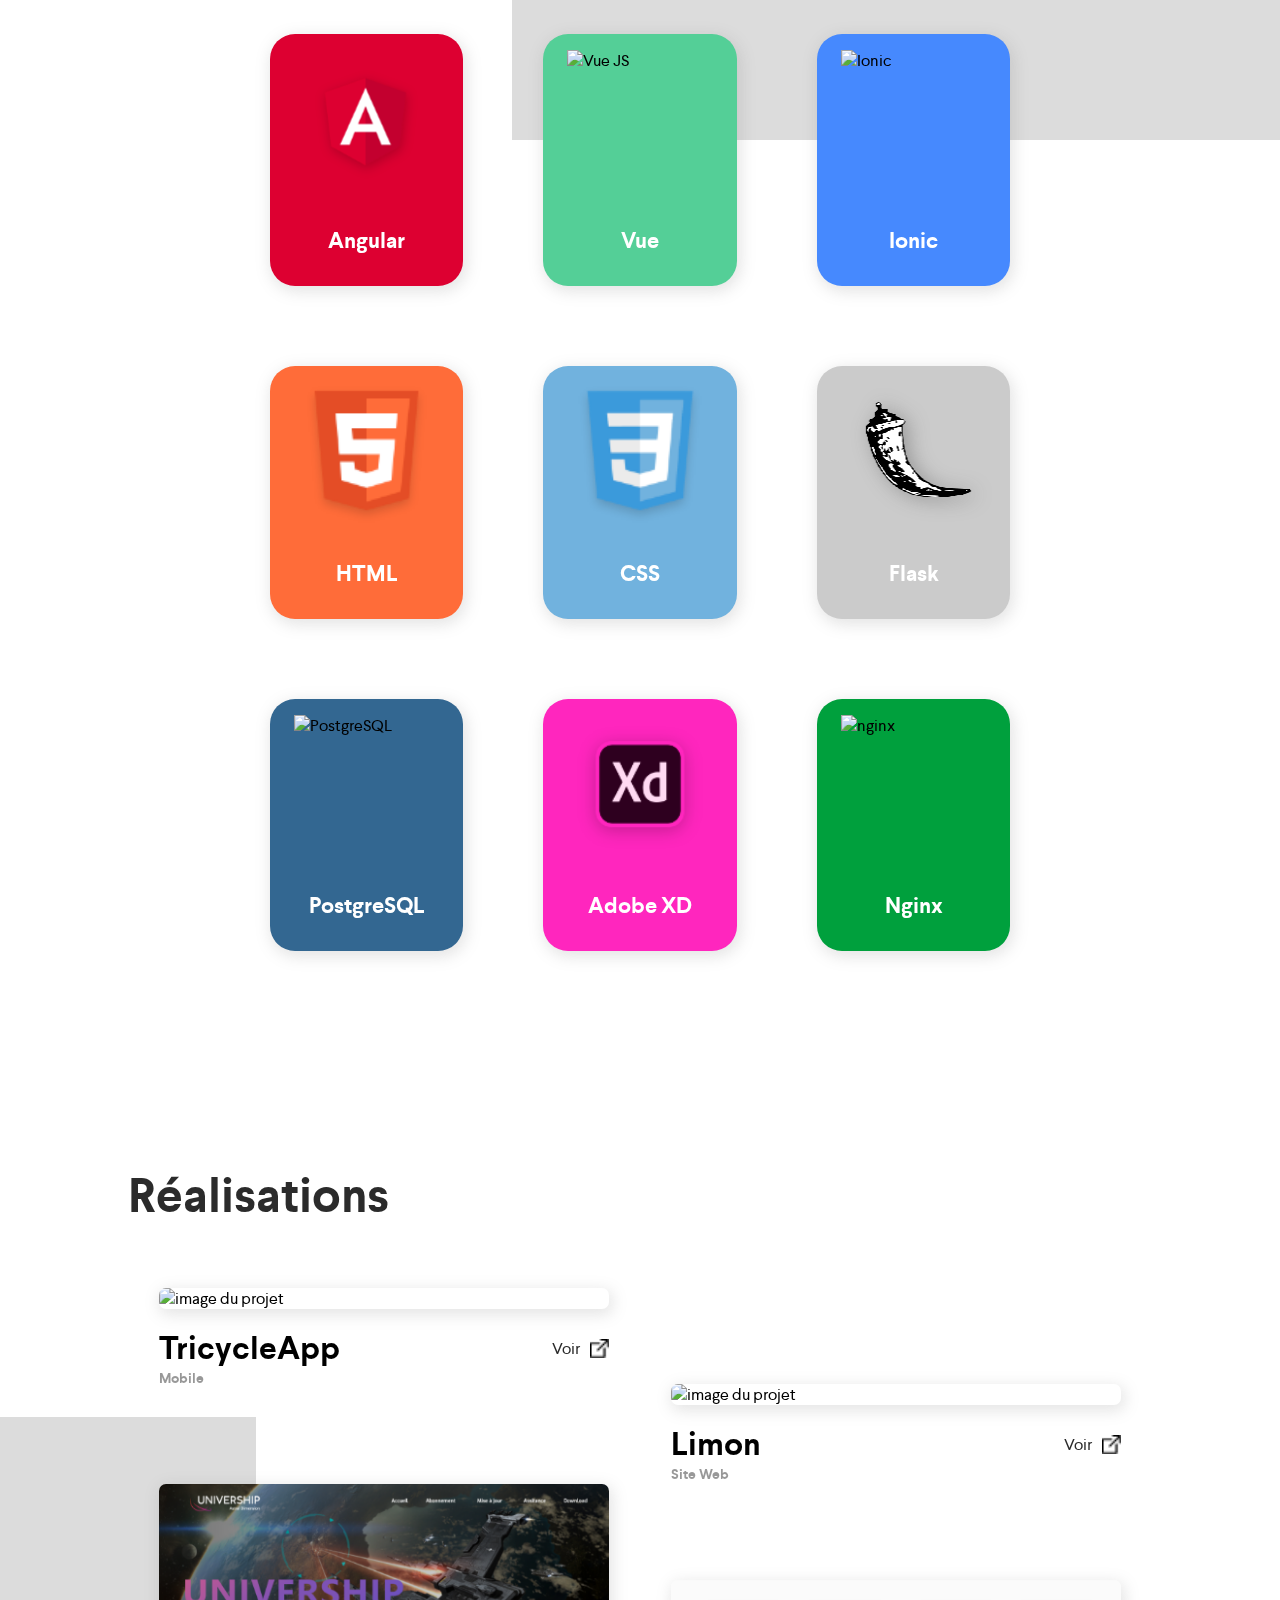
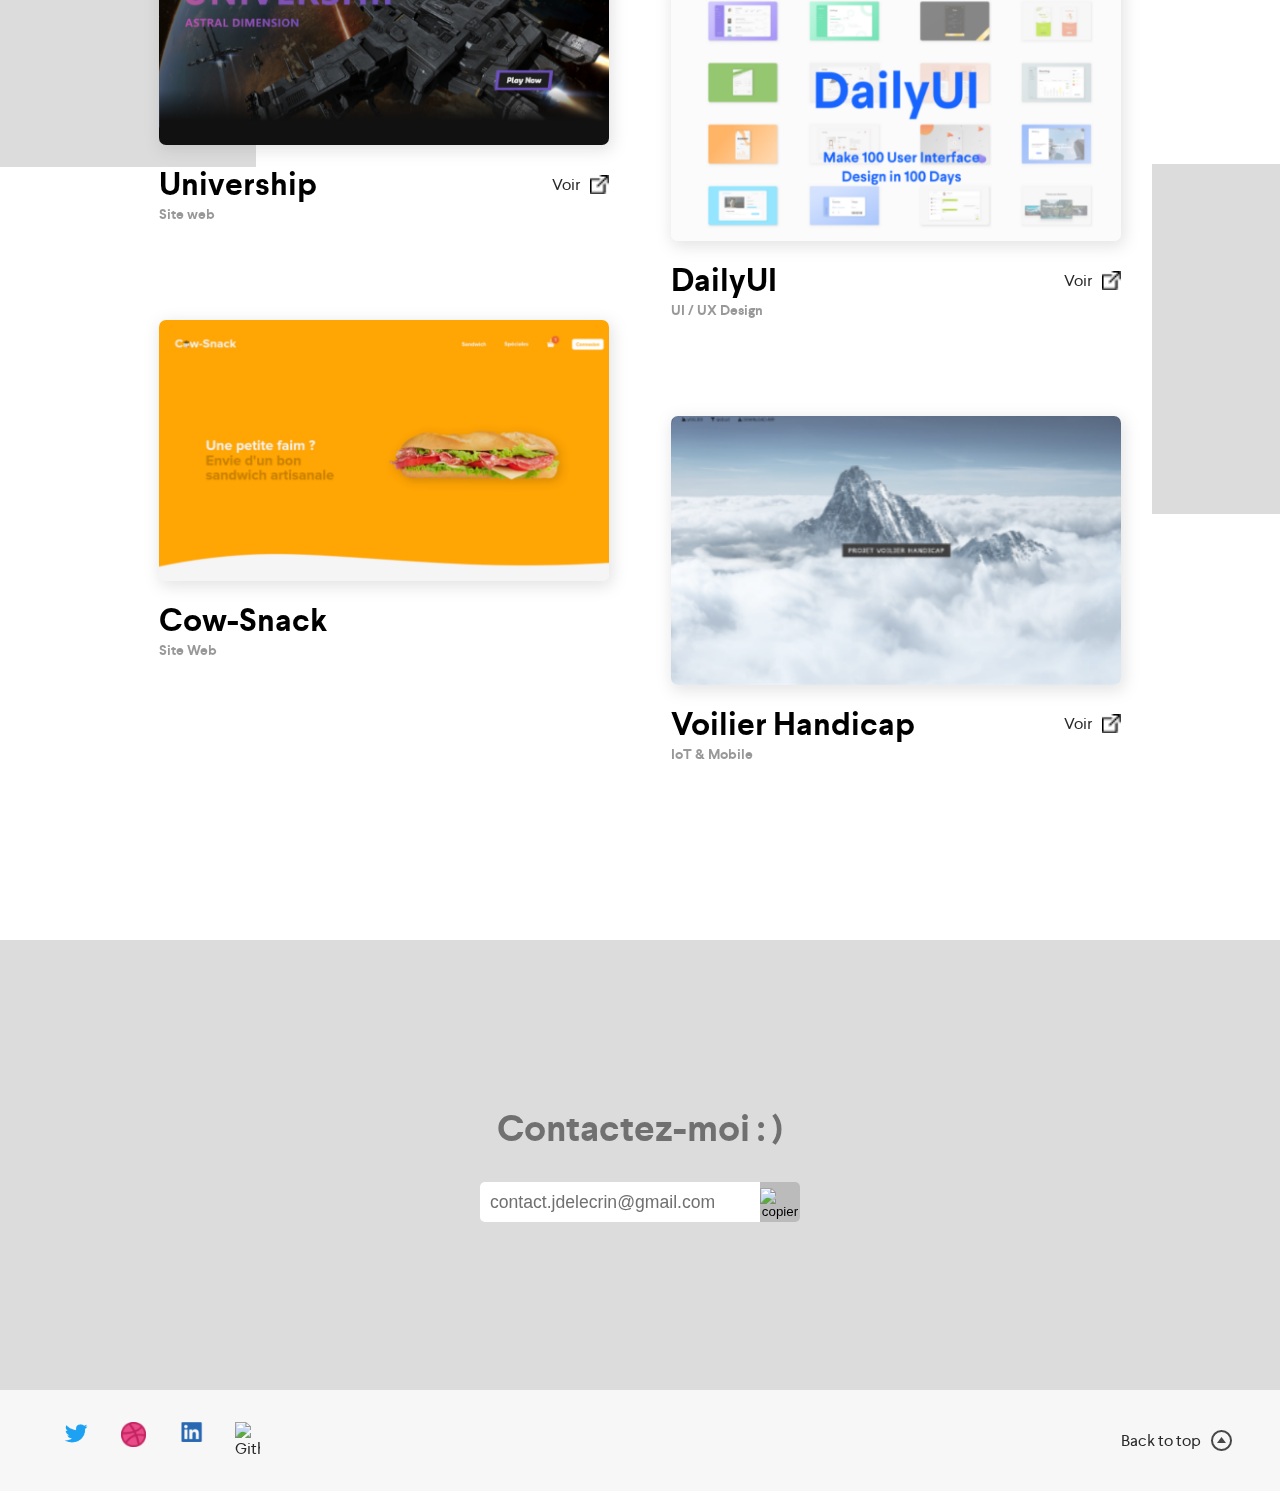
==== commit b7adb22d: "💬 adding new content" ====
--- a/index.html
+++ b/index.html
@@ -176,10 +176,10 @@
 		<div class="row">
 			<div class="projectContainer">
 				<div class="visual">
-					<img src="img/tricycle/1.png" alt="image du projet">
-				</div>
-				<div>
-					<h3>TriCycle</h3>
+					<img src="img/tricycleapp/1.png" alt="image du projet">
+				</div>
+				<div>
+					<h3>TricycleApp</h3>
 					<a href="https://app-tricycle.com">Voir<img src="img/out.png" alt="Voir le site"></a>
 				</div>
 				<b>Mobile</b>
--- a/style.css
+++ b/style.css
@@ -9,6 +9,8 @@
 	--primary-green: #2A652E;
 	--olive-green: #446740;
 	--correct: #1FE41B;
+
+	--main-clr: #446740;
 
 	/*Tehno colors*/
 	--js: #F7DF1E;
@@ -79,6 +81,19 @@
 #cover {
 	height: 100vh;
 	margin-bottom: 15rem;
+}
+
+.back-home {
+	border: none;
+	padding: .4rem .7rem;
+	background-color: var(--main-clr);
+	color: white;
+	border-radius: 5px;
+	margin: .5rem 1rem;
+	cursor: pointer;
+}
+.back-home a {
+	color: white;
 }
 
 #portfolio {
@@ -1011,6 +1026,9 @@
 /*-----Mobile Large-----*/
 @media screen and (max-width: 600px) 
 {
+	.social-head {
+		bottom: 5rem;
+	}
 	#scroll img{
 		display: none;
 	}
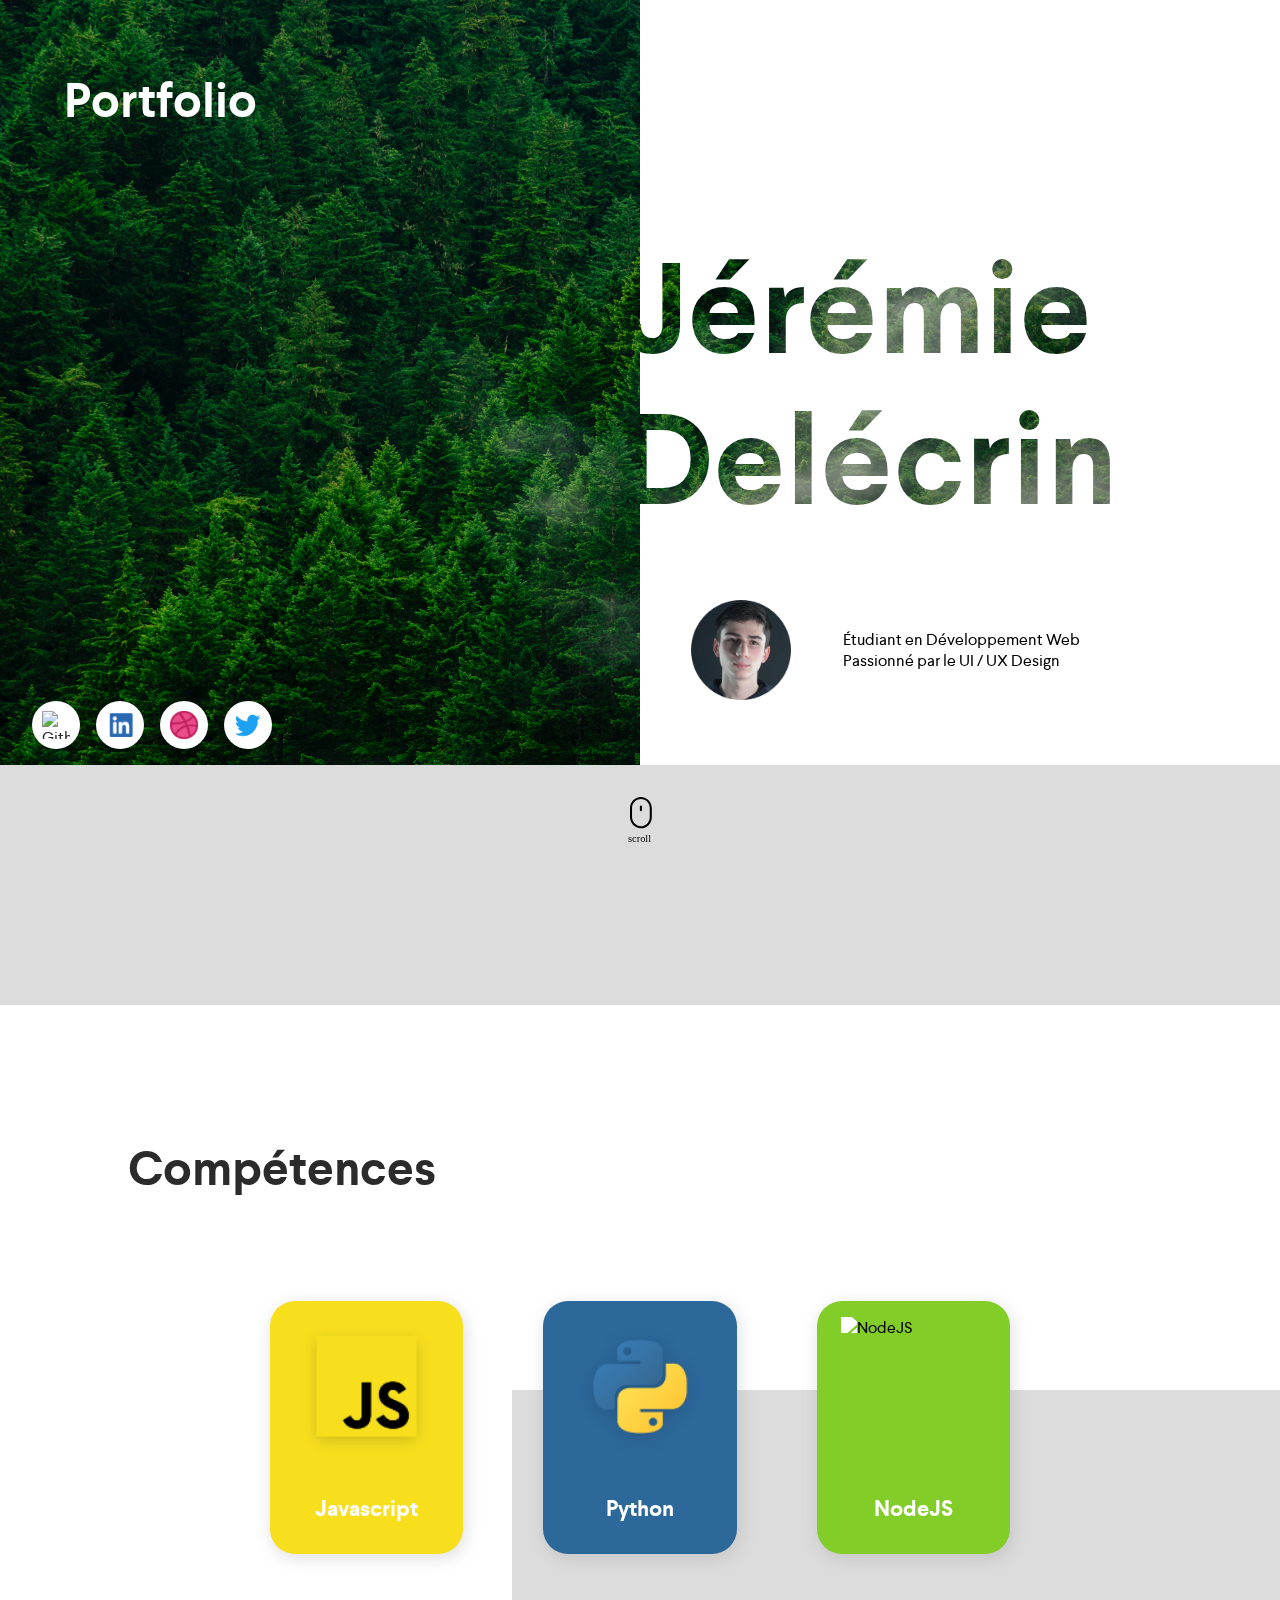
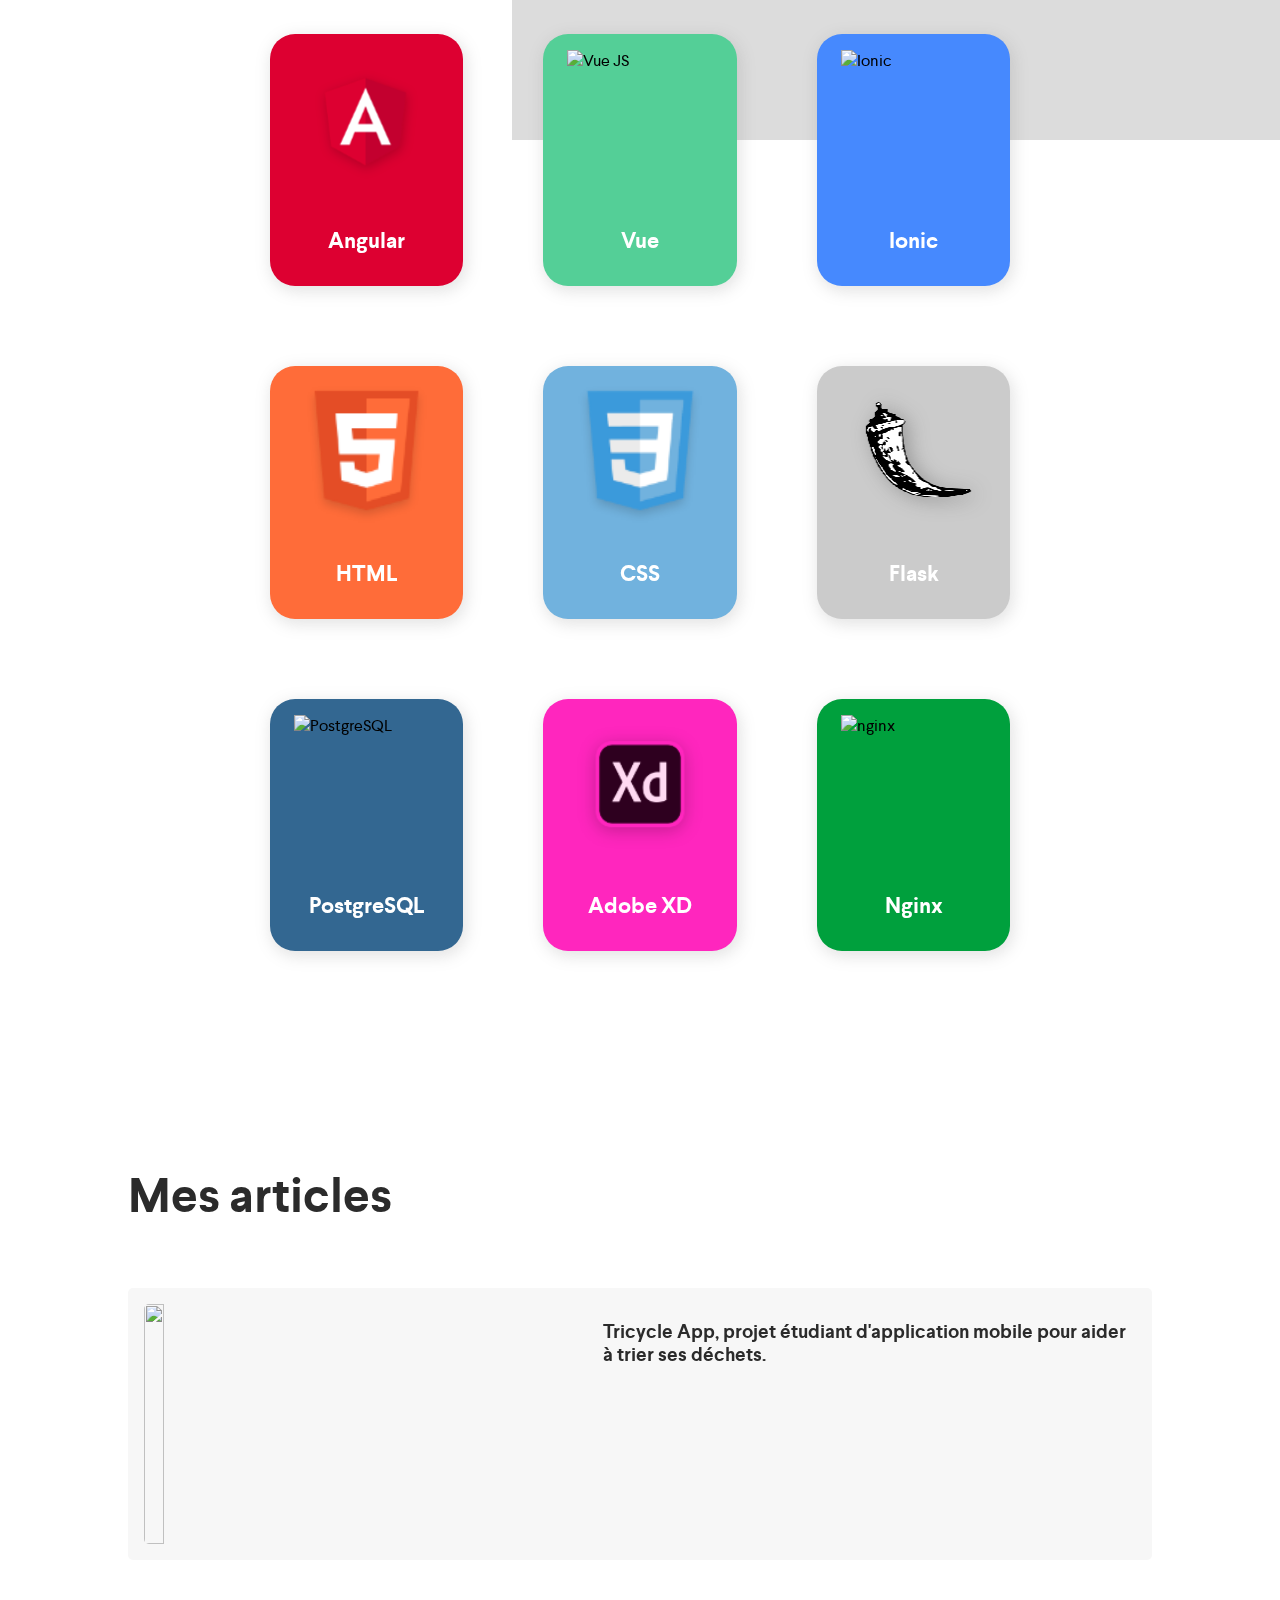
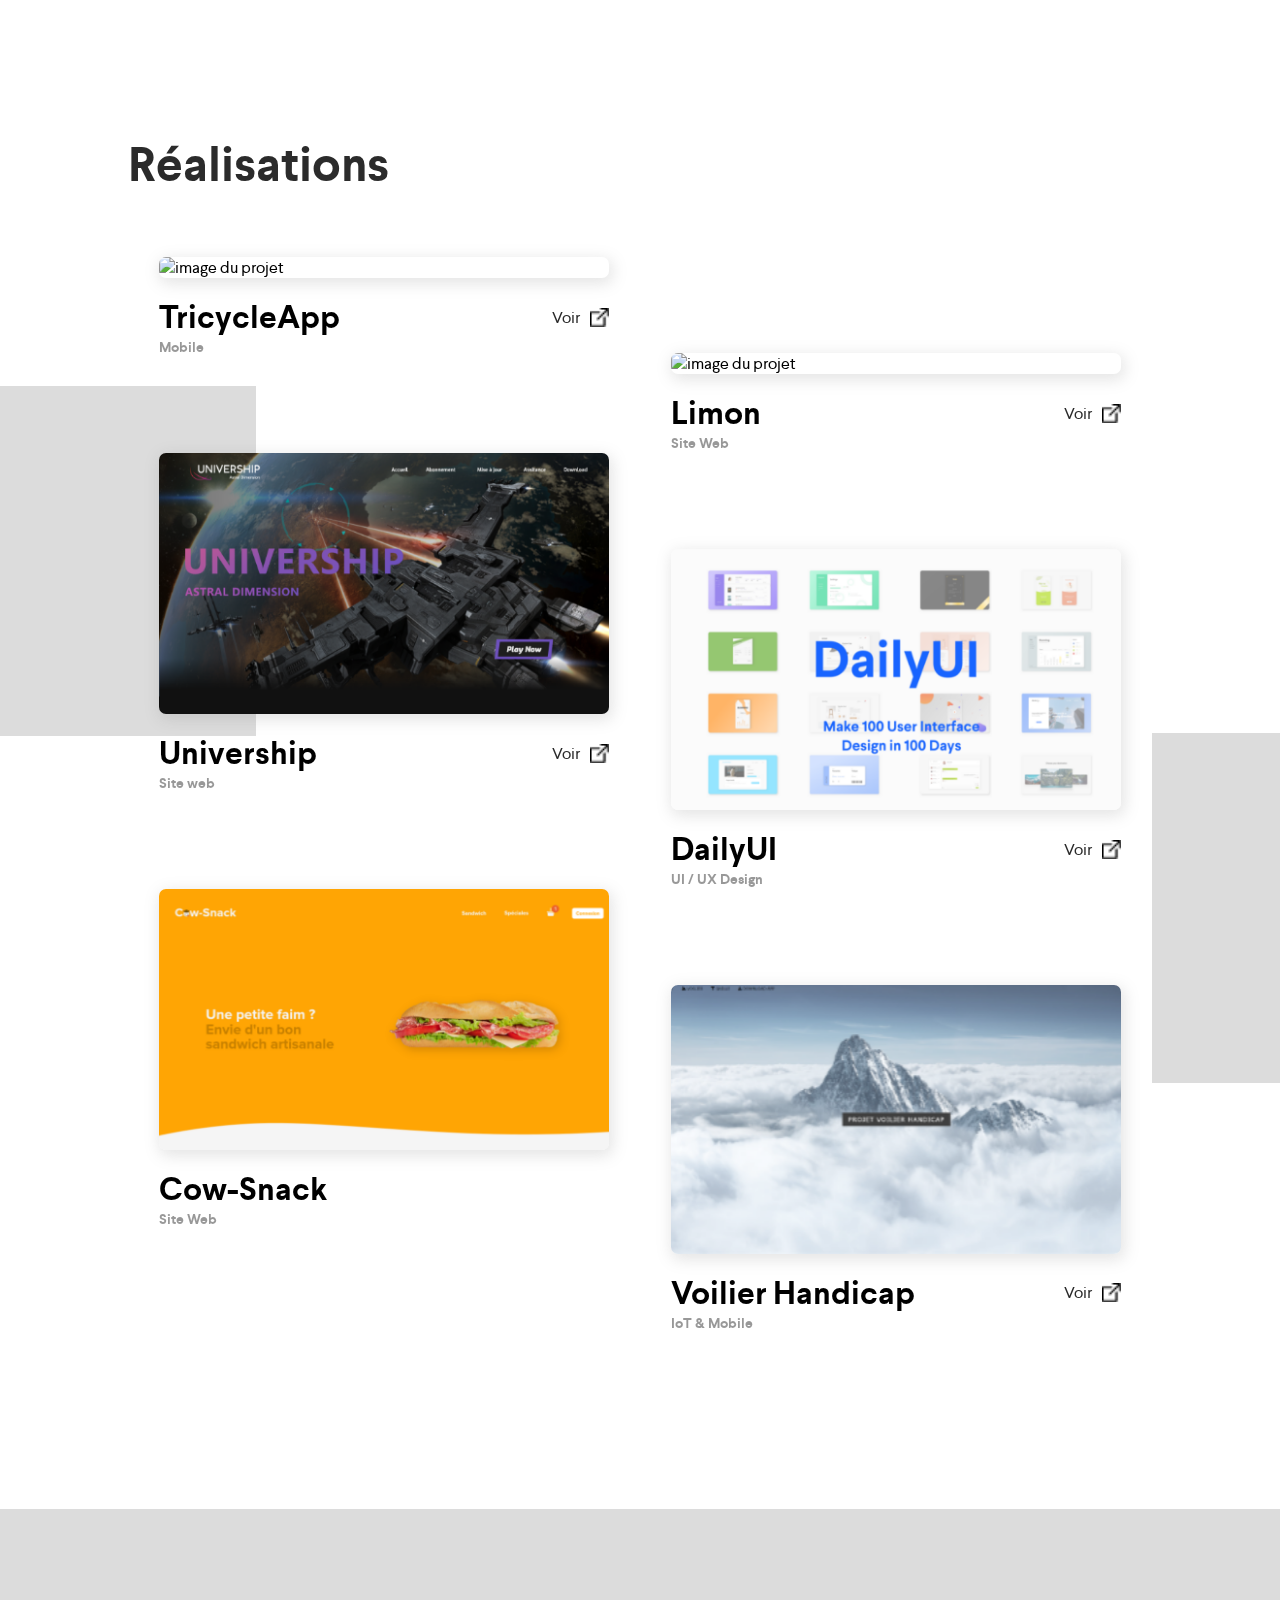
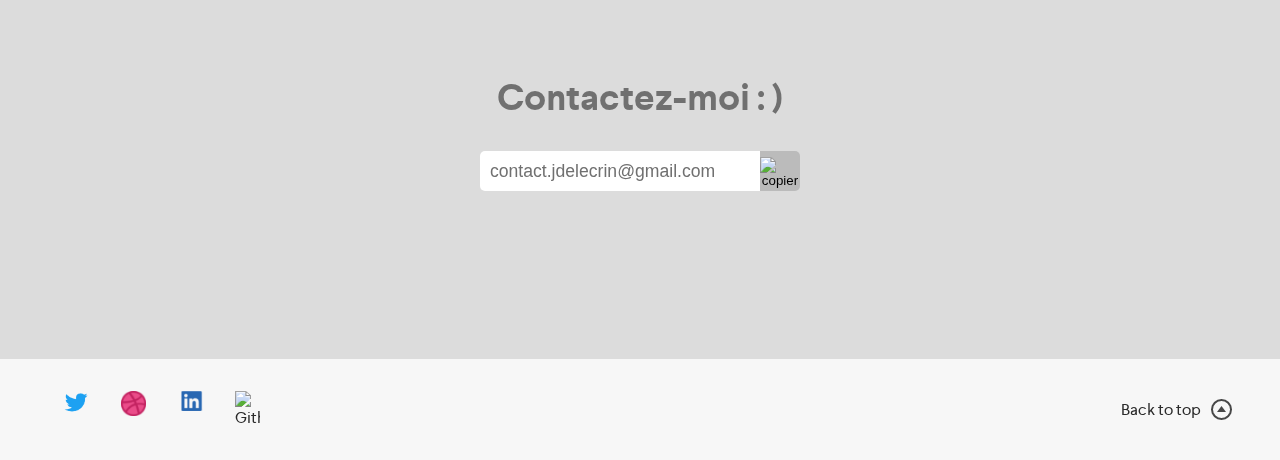
==== commit 7f6c9c72: "☄ adding link to articles" ====
--- a/index.html
+++ b/index.html
@@ -168,6 +168,17 @@
 				</figure>
 			</div>
 			<div class="shape1"></div>
+		</section>
+	</section>
+	<section id="article">
+		<h2>Mes articles</h2>
+		<section>
+			<a href="/tricycle-app.html">
+				<figure class="card-article">
+					<img src="img/tricycleapp/1.png" alt="">
+					<figcaption>Tricycle App, projet étudiant d'application mobile pour aider à trier ses déchets.</figcaption>
+				</figure>
+			</a>
 		</section>
 	</section>
 	<section id="project">
--- a/style.css
+++ b/style.css
@@ -241,13 +241,13 @@
 
 
 
-#skills h2, #project h2 {
+#skills h2, #project h2, #article h2 {
 	font-size: 3rem;
 	color: var(--title-font);
 	margin-bottom: 4rem;
 }
 
-#skills, #project {
+#article, #skills, #project {
 	margin-bottom: 11rem;
 	padding-left: 10vw;
 	padding-right: 10vw;
@@ -1095,6 +1095,28 @@
 	}
 }
 
+#article {
+
+}
+.card-article {
+	background-color: var(--footer-gray);
+	display: flex;
+	padding: 1rem;
+	border-radius: 5px;
+	padding-right: 1rem;
+}
+.card-article img {
+	width: auto;
+	height: 15rem;
+	margin-right: 2rem;
+	border-radius: 5px;
+	aspect-ratio: 16 / 9;
+}
+.card-article figcaption {
+	font-weight: bold;
+	font-size: 1.2rem;
+	margin-top: 1rem;
+}
 
 /*----------------------------------------------------------------------------------------------*/
 /*-----------------------------------------Animation-------------------------------------------*/
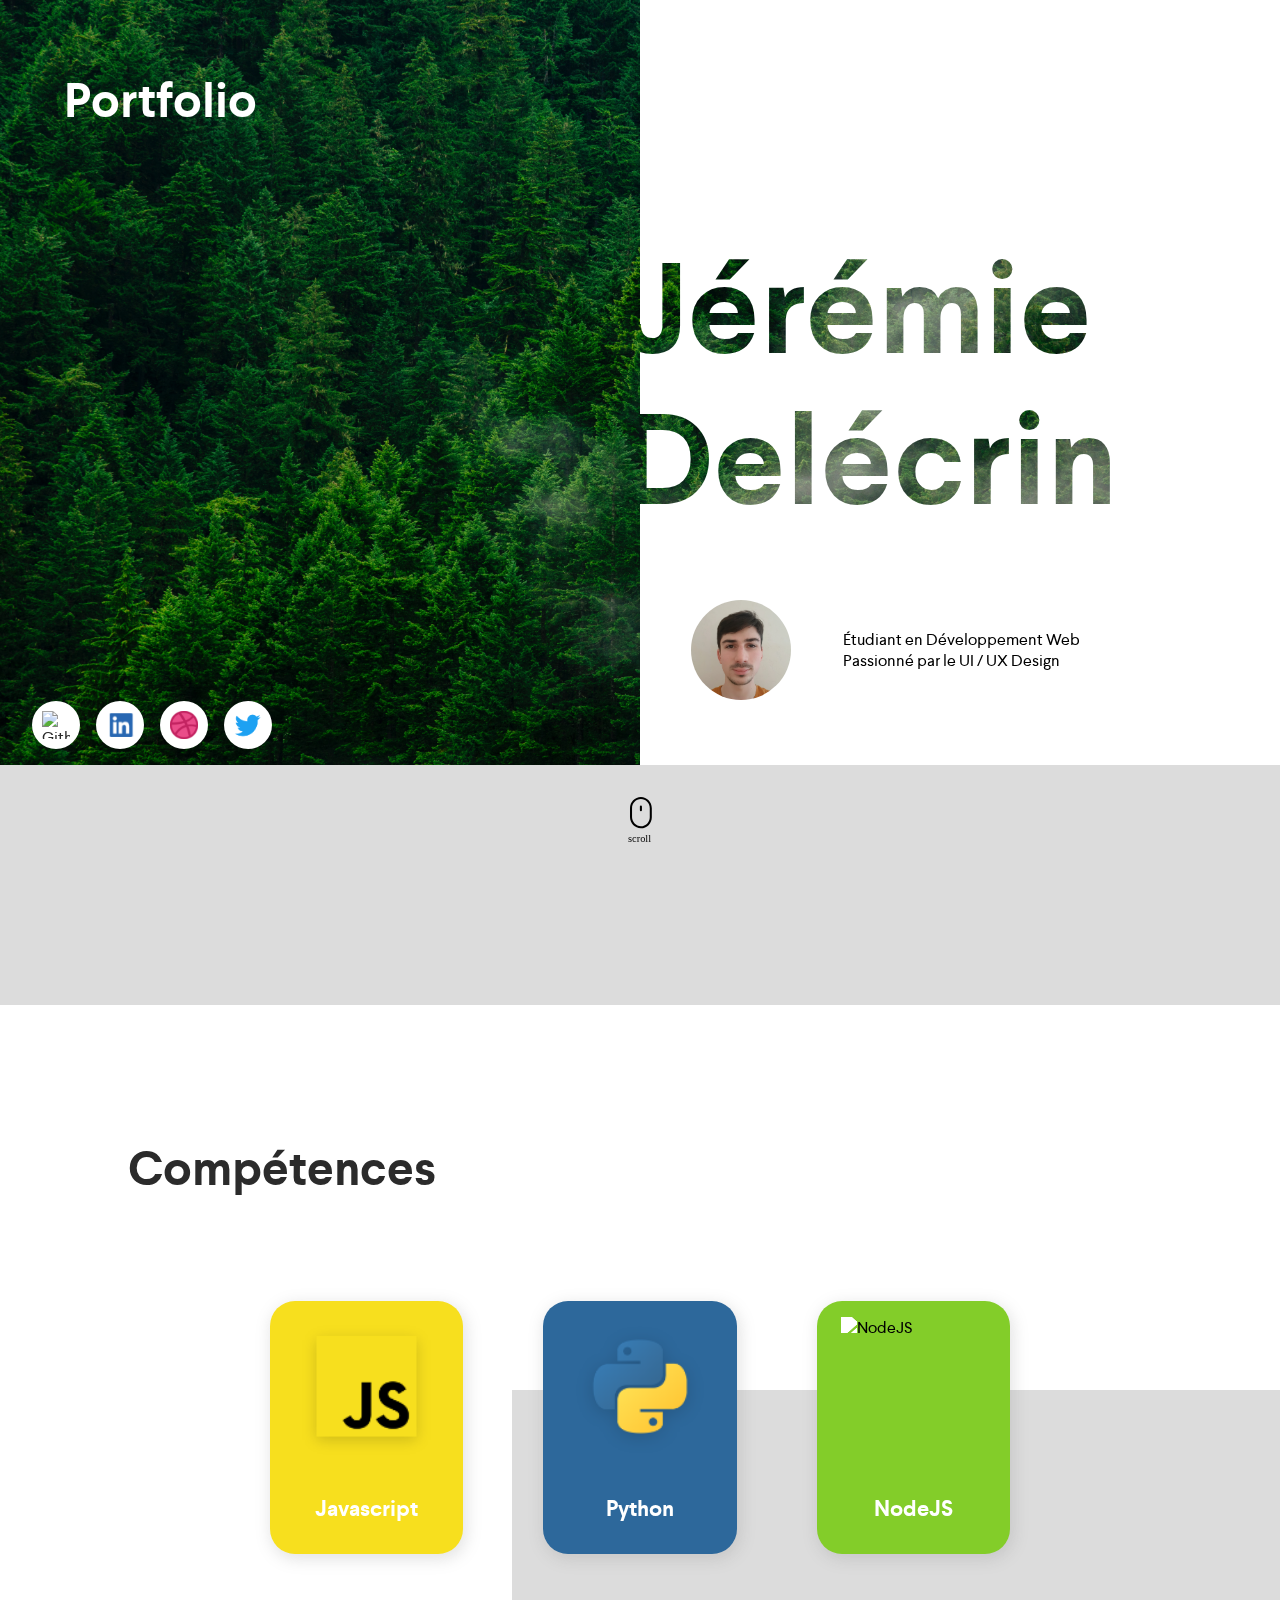
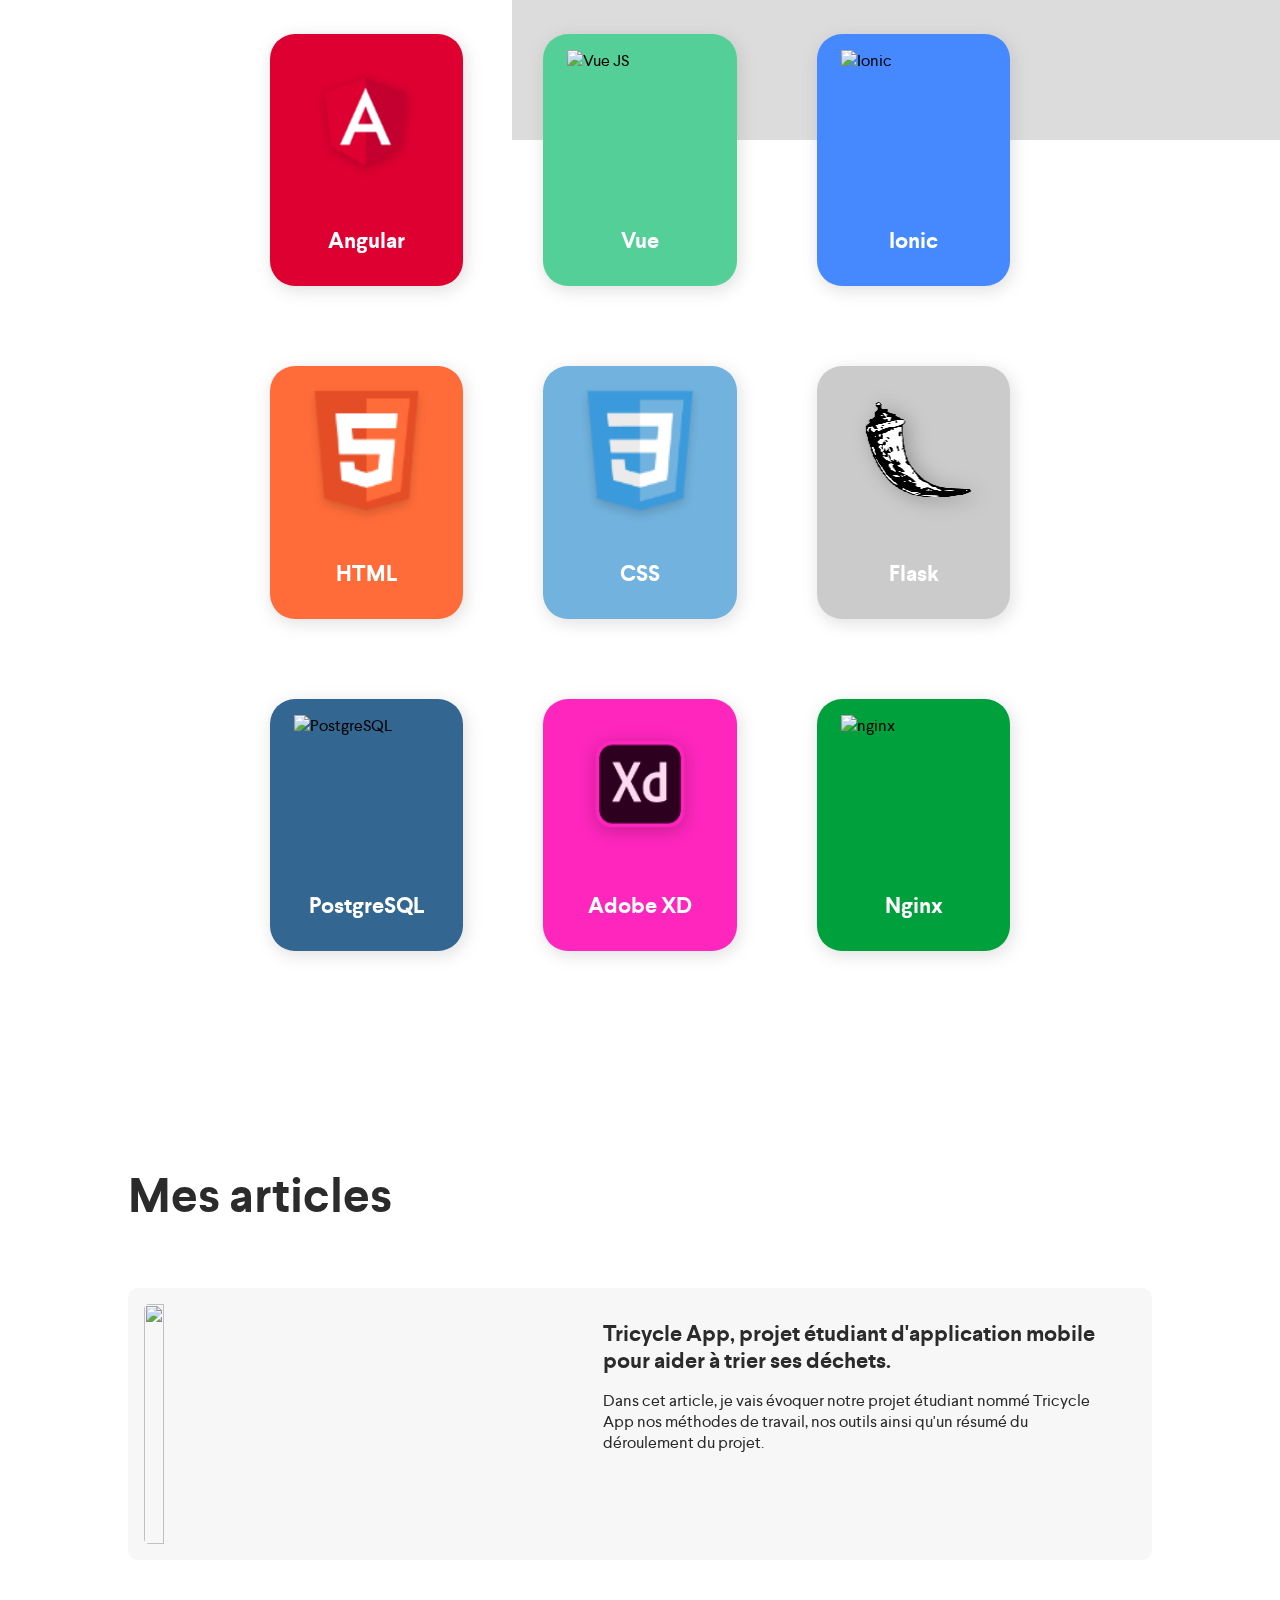
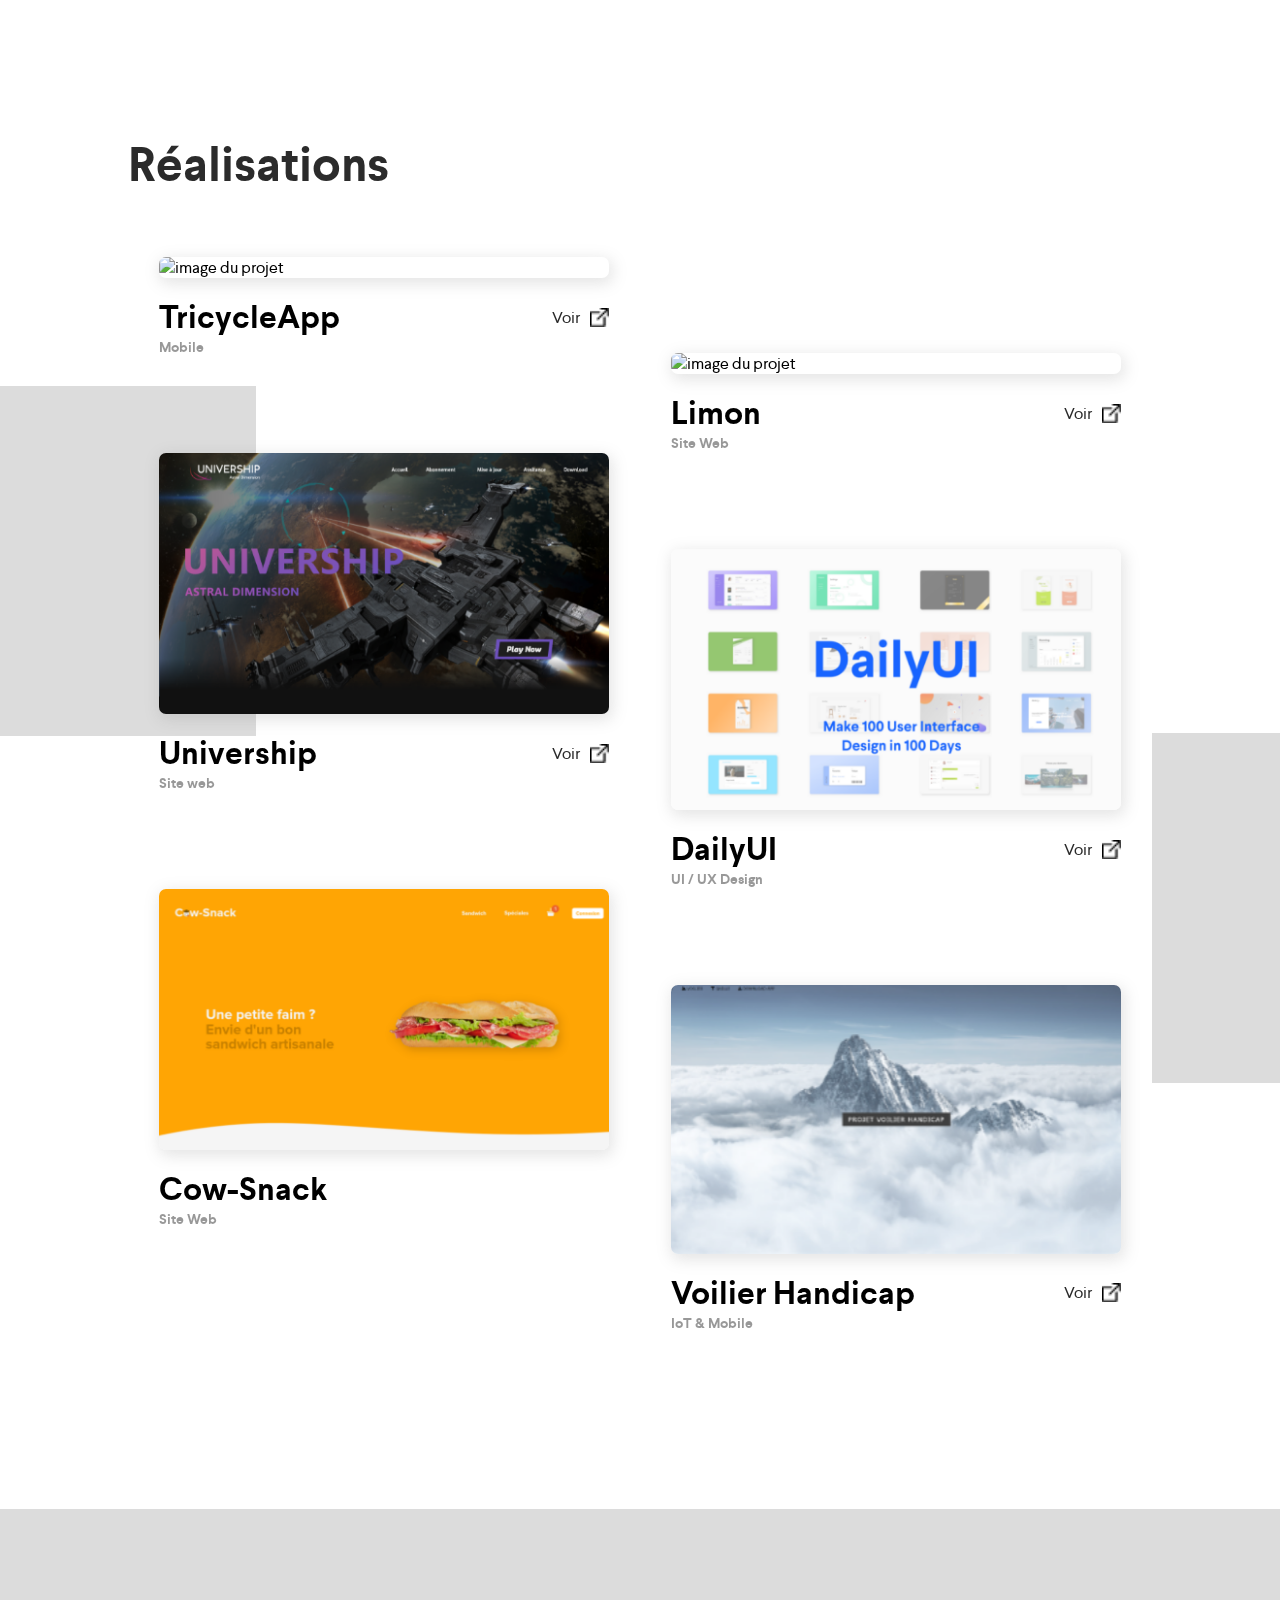
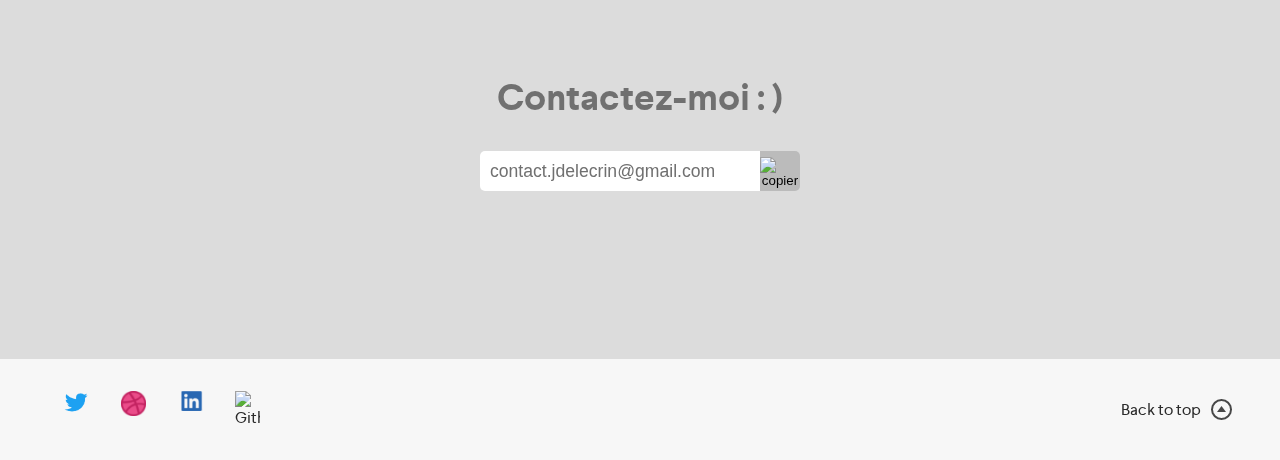
==== commit a1565272: "🍱 new profil image" ====
--- a/index.html
+++ b/index.html
@@ -40,7 +40,7 @@
 					<h2 class="name">Delécrin</h2>
 				</div>
 				<div>
-					<img src="img/profil.png" alt="profil">
+					<img src="img/profil.jpg" alt="profil" class="profil">
 					<p>Étudiant en Développement Web<br>
 						Passionné par le UI / UX Design</p>
 				</div>
@@ -174,10 +174,13 @@
 		<h2>Mes articles</h2>
 		<section>
 			<a href="/tricycle-app.html">
-				<figure class="card-article">
+				<div class="card-article">
 					<img src="img/tricycleapp/1.png" alt="">
-					<figcaption>Tricycle App, projet étudiant d'application mobile pour aider à trier ses déchets.</figcaption>
-				</figure>
+					<div class="card-article-text">
+						<h3>Tricycle App, projet étudiant d'application mobile pour aider à trier ses déchets.</h3>
+						<p>Dans cet article, je vais évoquer notre projet étudiant nommé Tricycle App nos méthodes de travail, nos outils ainsi qu'un résumé du déroulement du projet.</p>
+					</div>
+				</div>
 			</a>
 		</section>
 	</section>
--- a/style.css
+++ b/style.css
@@ -238,7 +238,9 @@
 	width: 25px;
 }
 
-
+.profil {
+	border-radius: 50%;
+}
 
 
 #skills h2, #project h2, #article h2 {
@@ -1102,8 +1104,9 @@
 	background-color: var(--footer-gray);
 	display: flex;
 	padding: 1rem;
-	border-radius: 5px;
+	border-radius: 10px;
 	padding-right: 1rem;
+	max-width: 1200px;
 }
 .card-article img {
 	width: auto;
@@ -1112,12 +1115,29 @@
 	border-radius: 5px;
 	aspect-ratio: 16 / 9;
 }
-.card-article figcaption {
+.card-article-text {
+	padding-right: 2rem;
+}
+.card-article h3 {
 	font-weight: bold;
-	font-size: 1.2rem;
+	font-size: 1.4rem;
 	margin-top: 1rem;
 }
-
+.card-article p {
+	/* font-size: 1.2rem; */
+	margin-top: 1rem;
+}
+
+@media (max-width: 900px) {
+	.card-article {
+		flex-direction: column;
+	}
+	.card-article img {
+		height: auto;
+		width: 100%;
+		margin-left: 0;
+	}
+}
 /*----------------------------------------------------------------------------------------------*/
 /*-----------------------------------------Animation-------------------------------------------*/
 
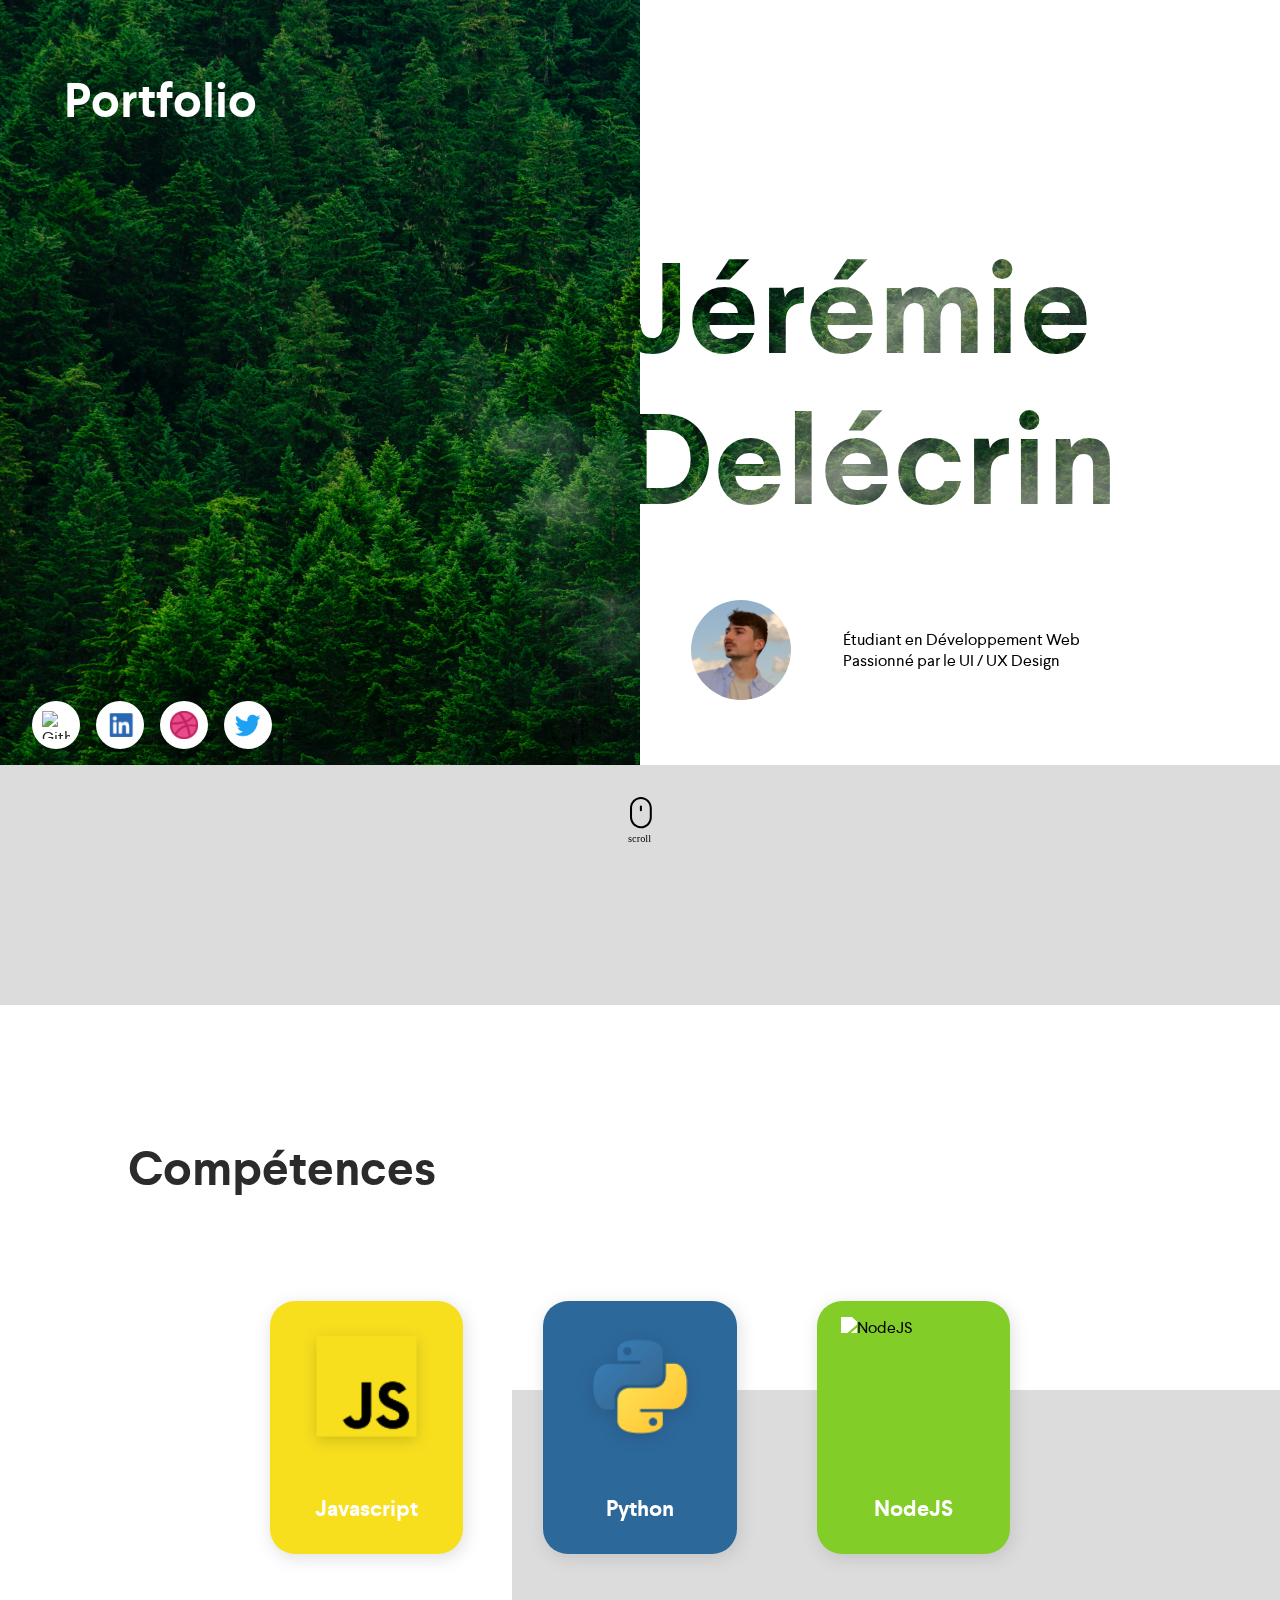
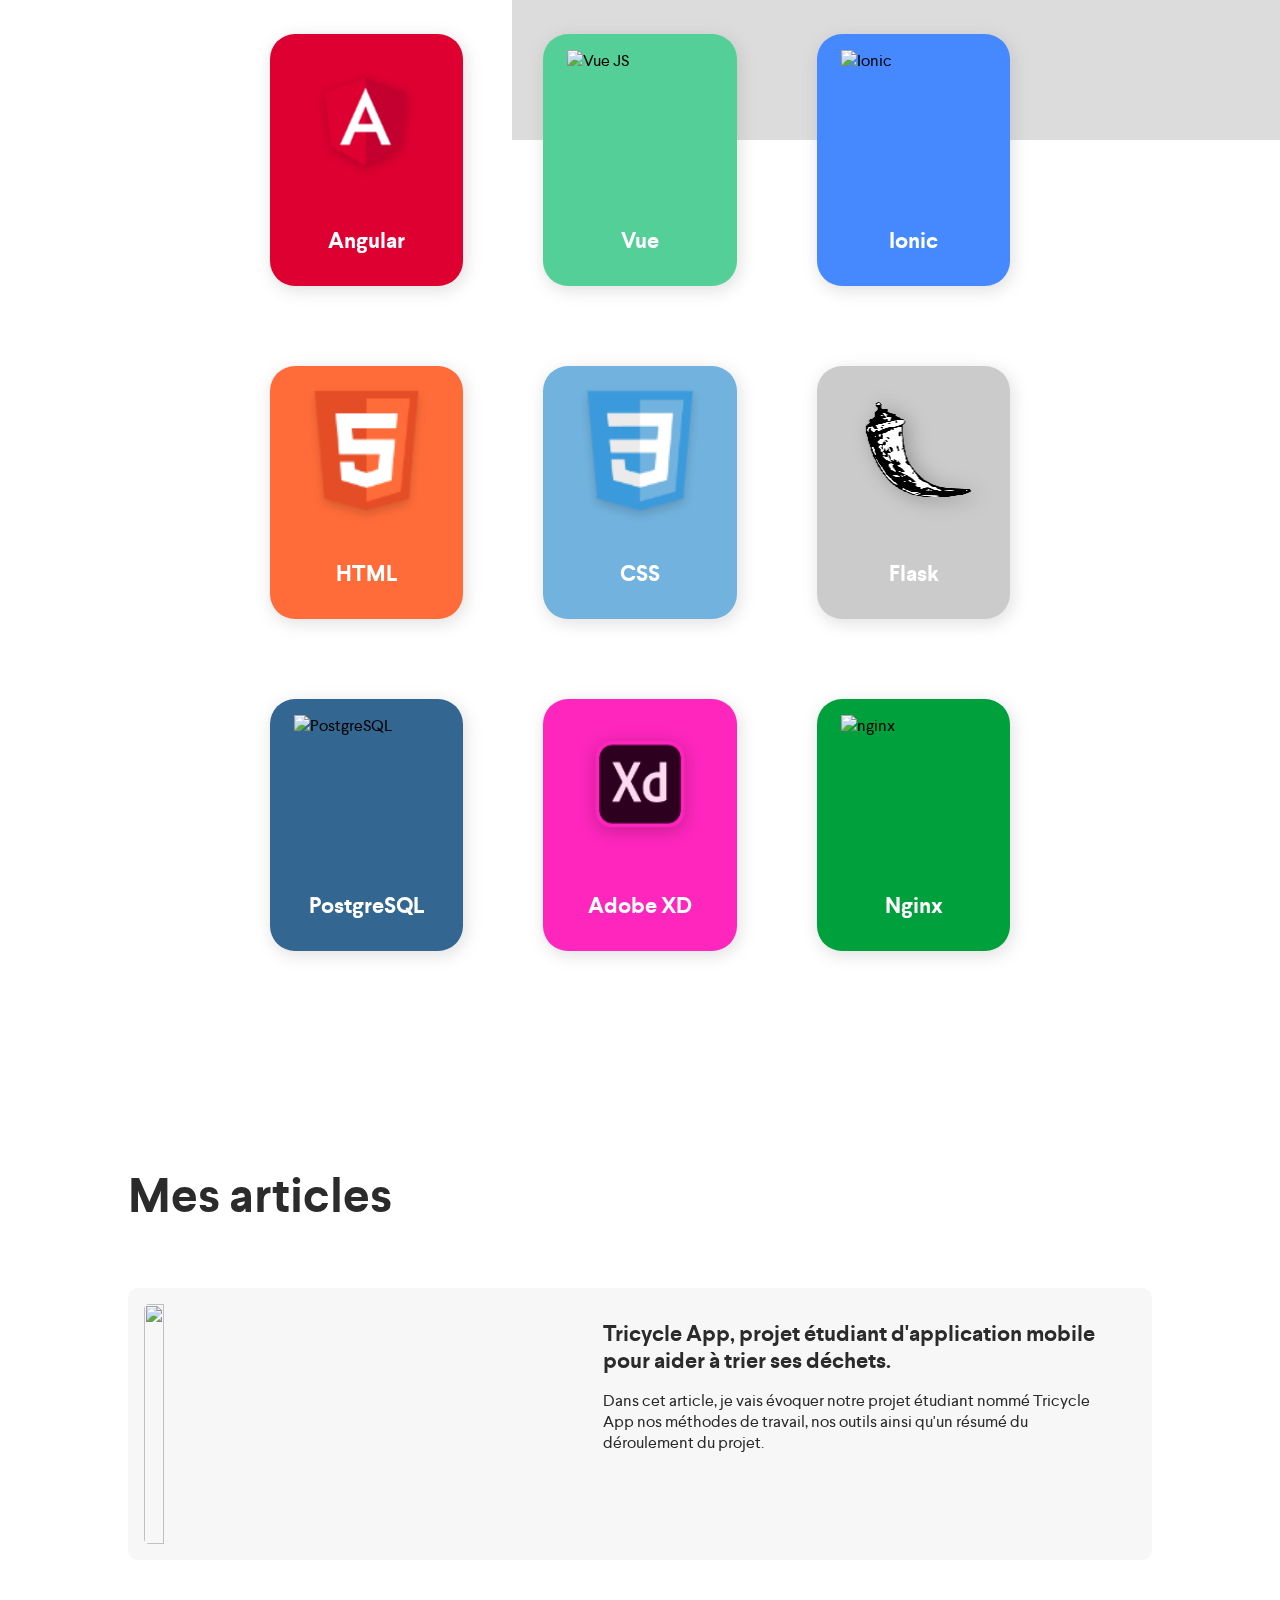
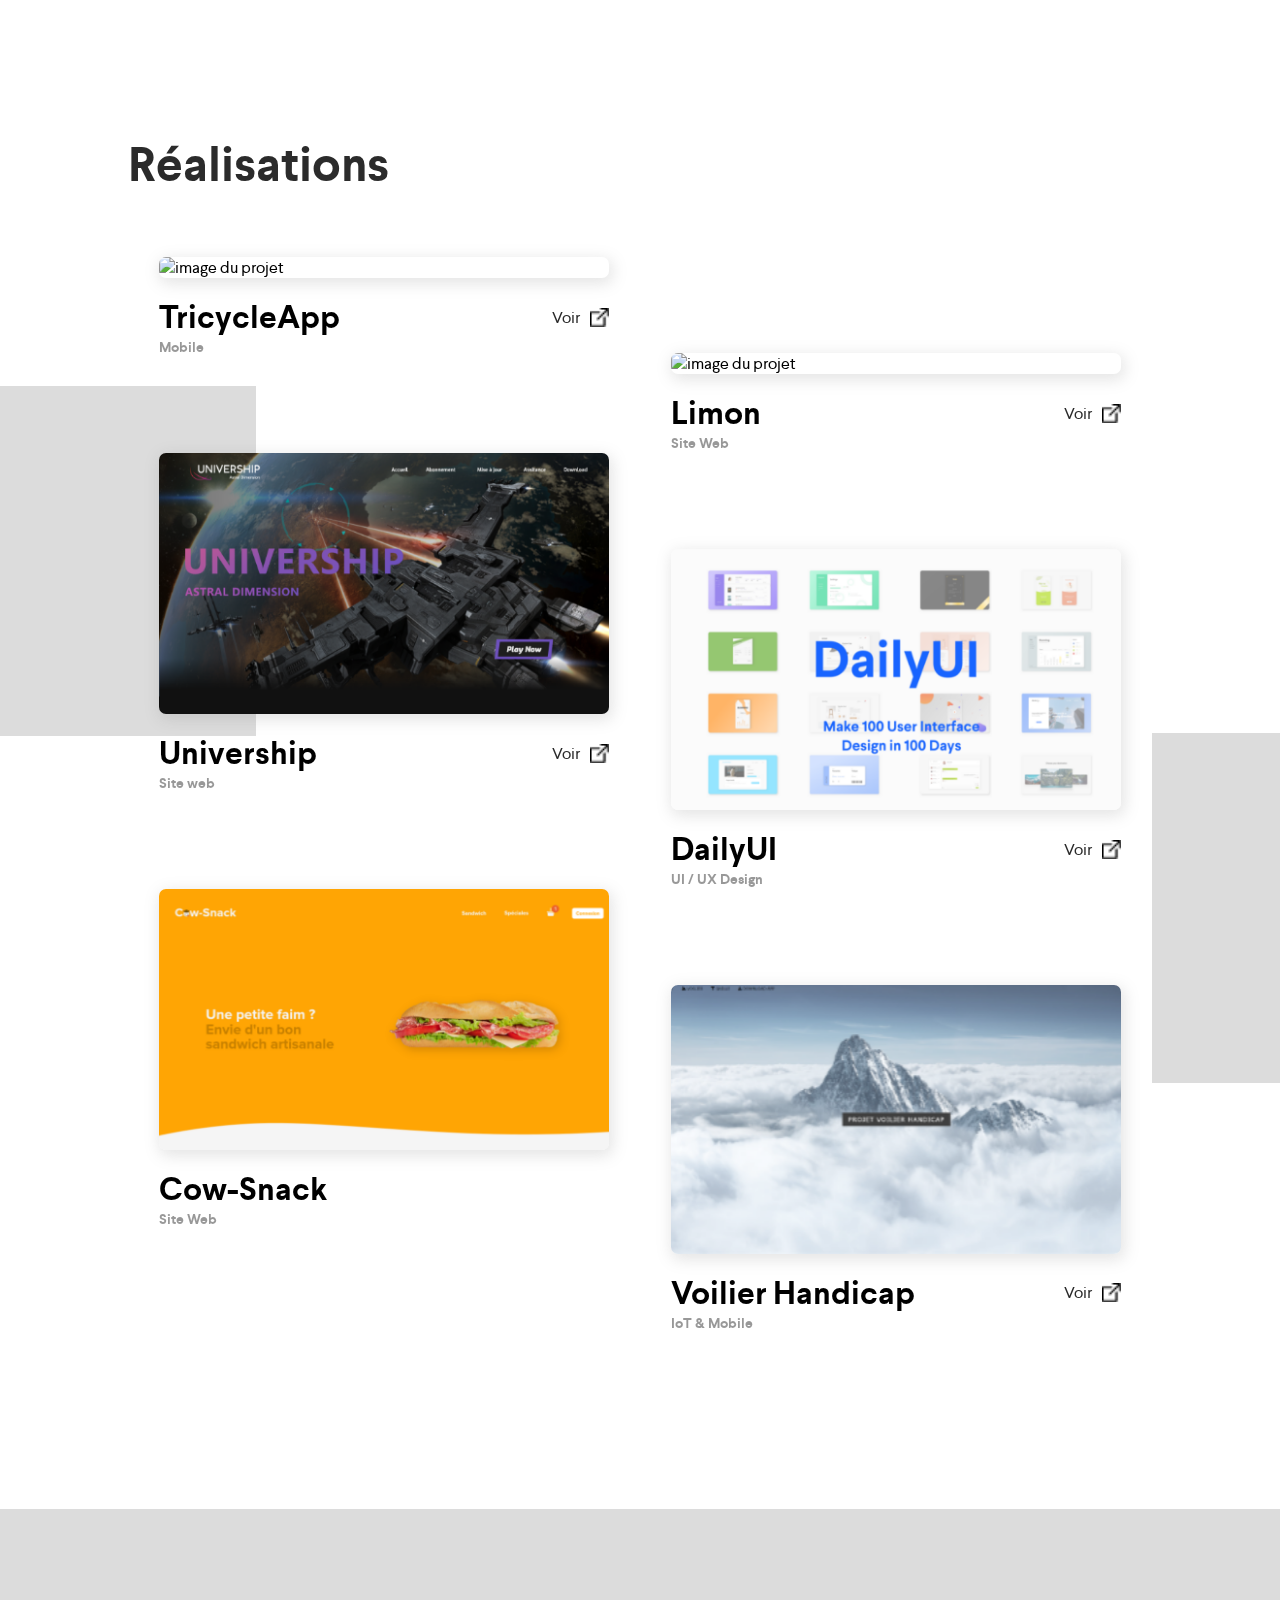
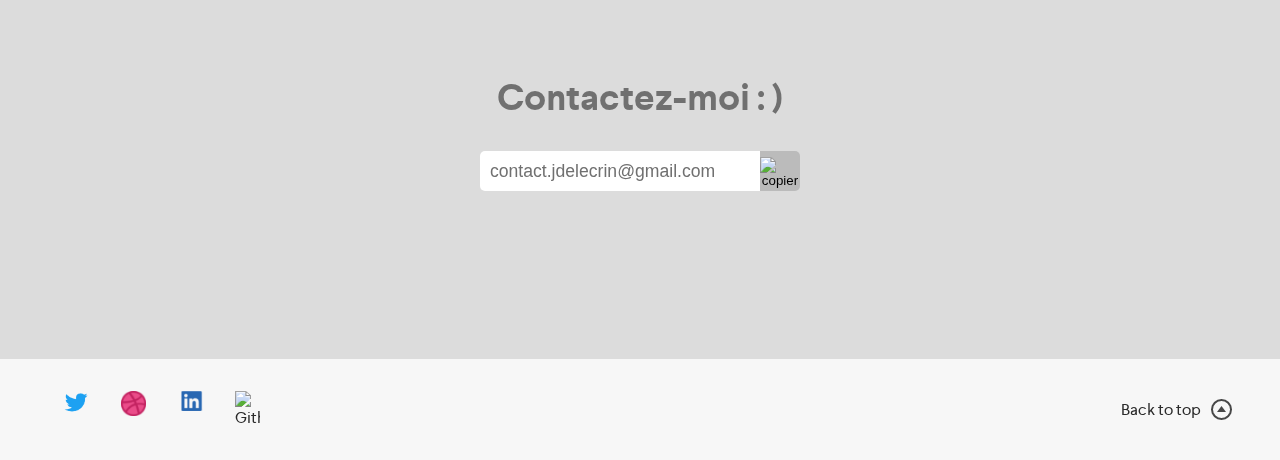
==== commit 09d930dc: "🍱 adding new photos" ====
--- a/index.html
+++ b/index.html
@@ -40,7 +40,7 @@
 					<h2 class="name">Delécrin</h2>
 				</div>
 				<div>
-					<img src="img/profil.jpg" alt="profil" class="profil">
+					<img src="img/profil.png" alt="profil" class="profil">
 					<p>Étudiant en Développement Web<br>
 						Passionné par le UI / UX Design</p>
 				</div>
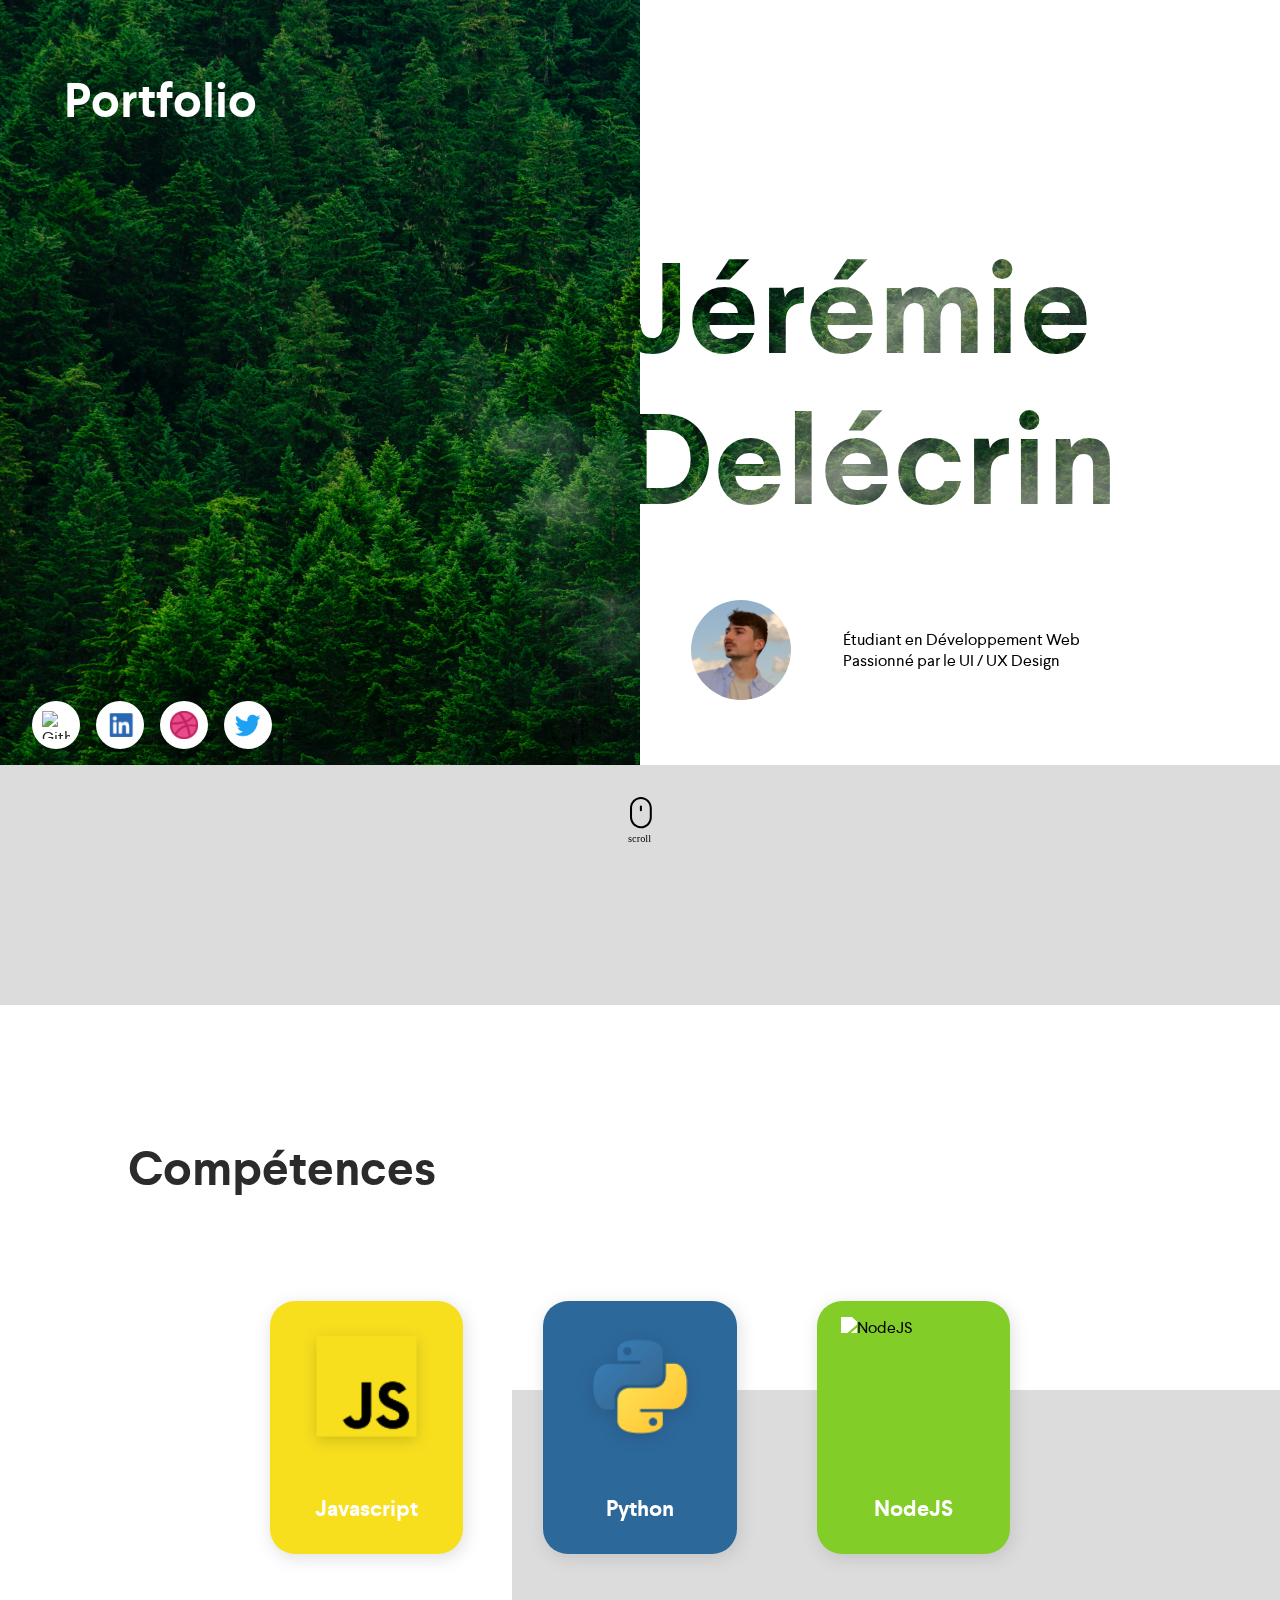
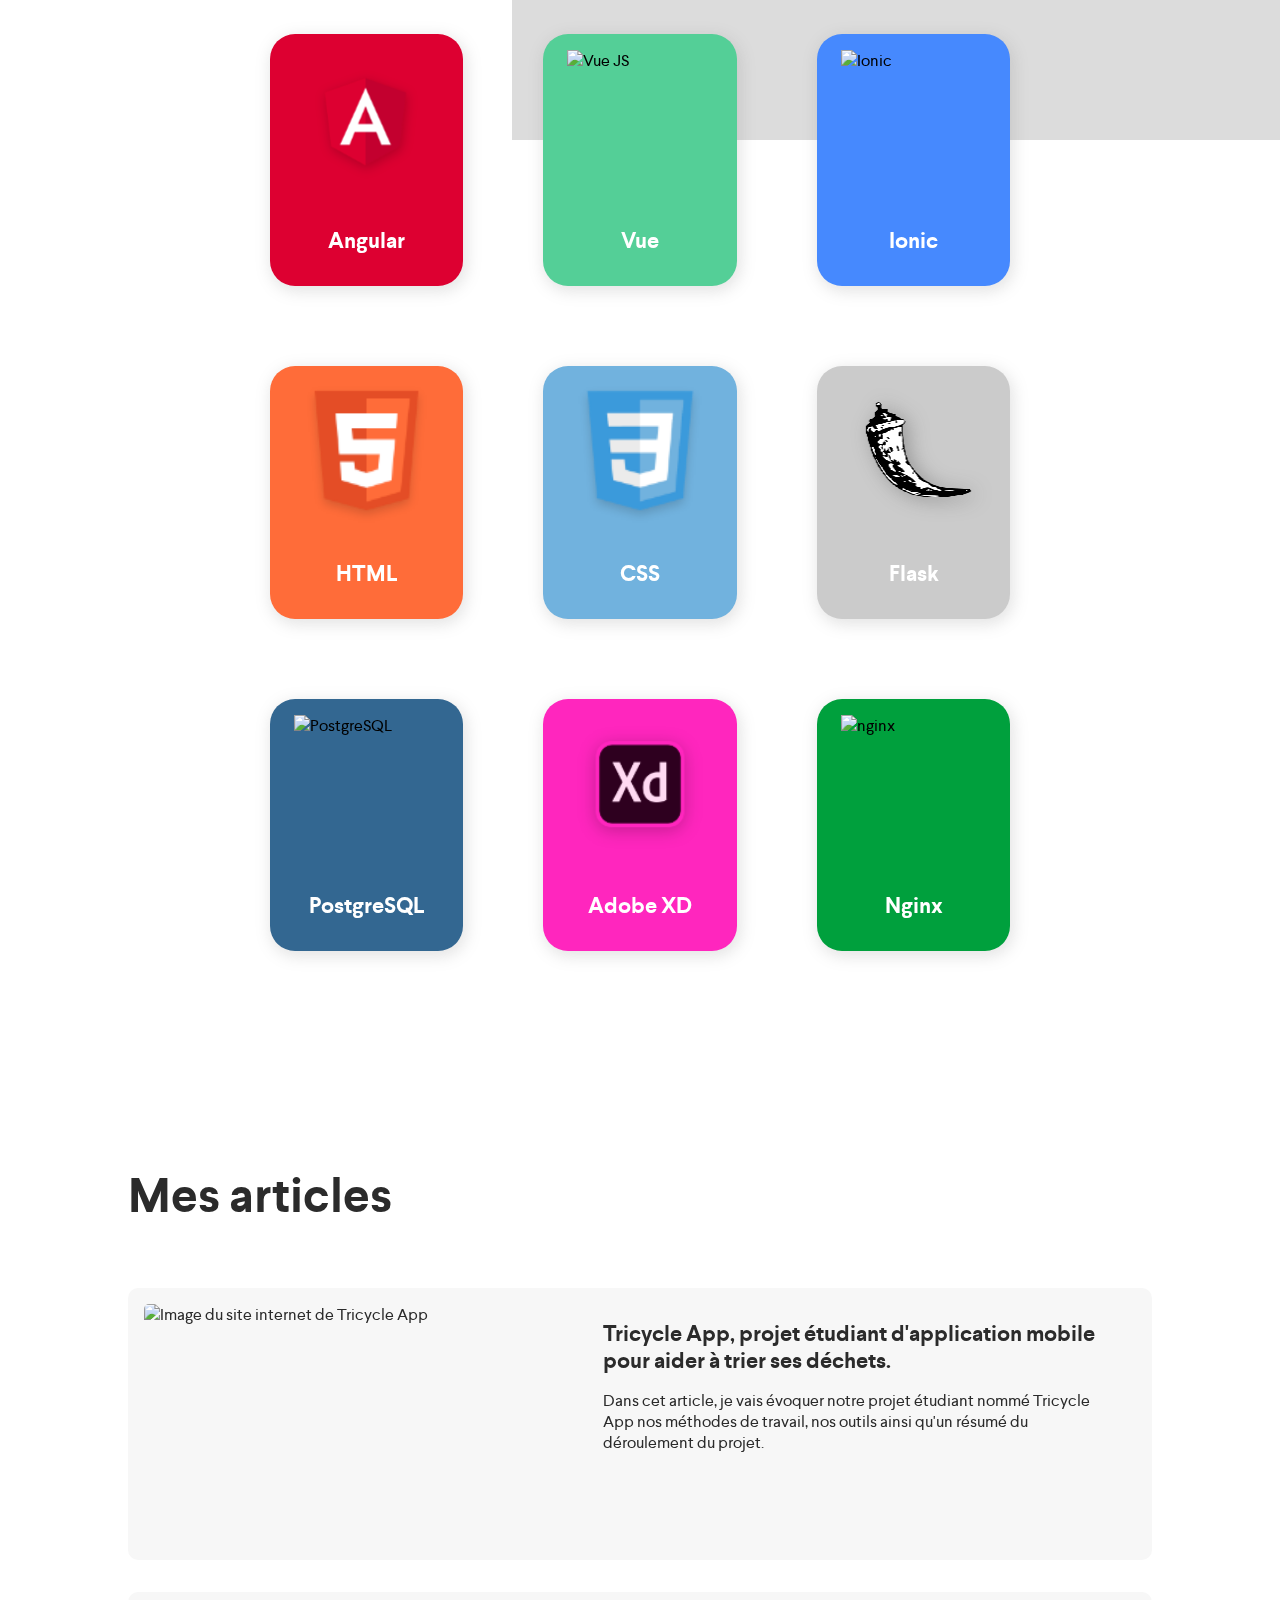
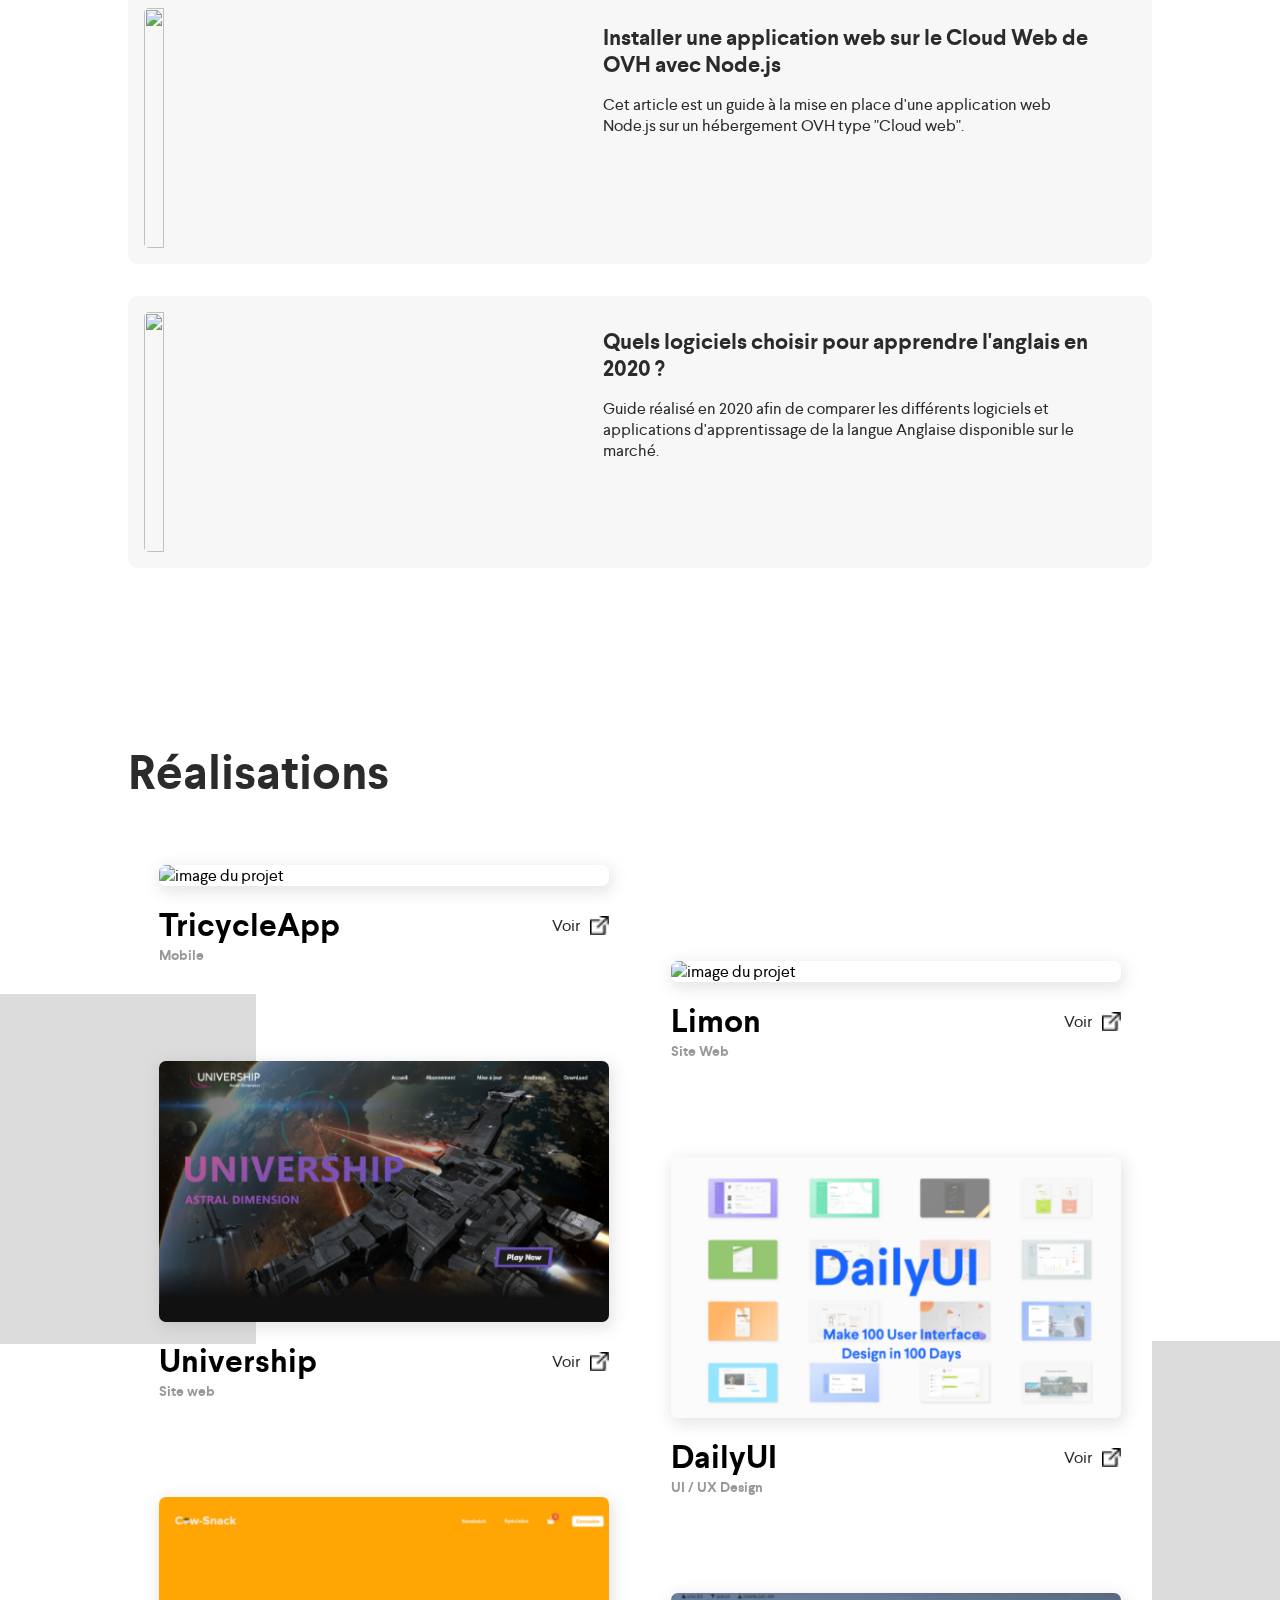
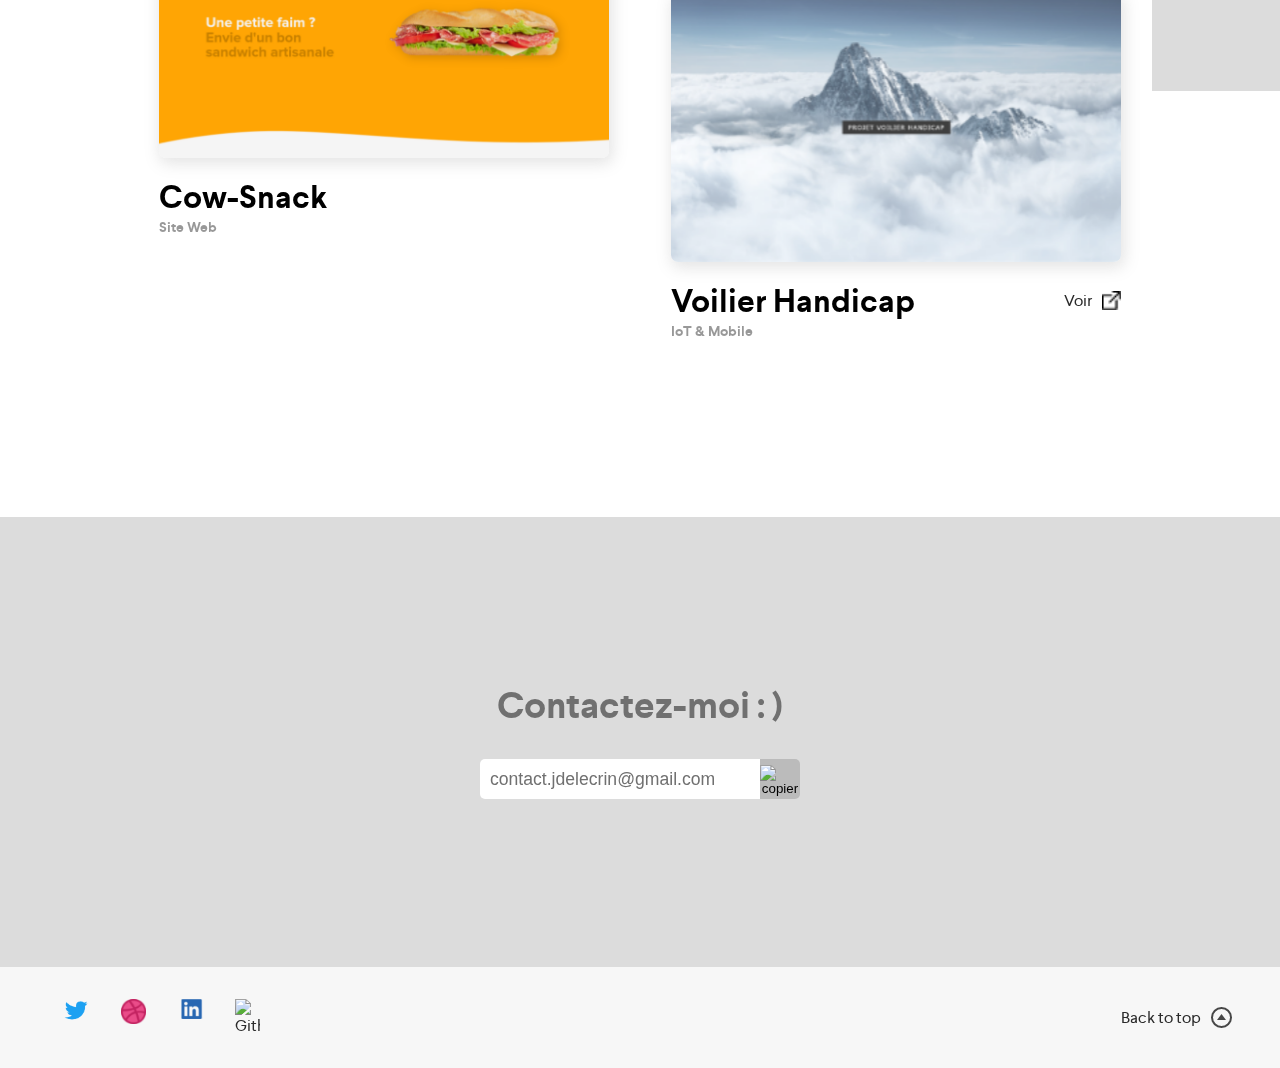
==== commit 6b738797: "💬 adding articles" ====
--- a/index.html
+++ b/index.html
@@ -175,10 +175,28 @@
 		<section>
 			<a href="/tricycle-app.html">
 				<div class="card-article">
-					<img src="img/tricycleapp/1.png" alt="">
+					<img src="img/tricycleapp/1.png" alt="Image du site internet de Tricycle App">
 					<div class="card-article-text">
 						<h3>Tricycle App, projet étudiant d'application mobile pour aider à trier ses déchets.</h3>
 						<p>Dans cet article, je vais évoquer notre projet étudiant nommé Tricycle App nos méthodes de travail, nos outils ainsi qu'un résumé du déroulement du projet.</p>
+					</div>
+				</div>
+			</a>
+			<a href="https://medium.com/@jerem.dlcn/installer-une-application-web-sur-le-cloud-web-de-ovh-avec-nodejs-602b1435f7f2">
+				<div class="card-article">
+					<img src="https://miro.medium.com/max/720/1*7SI81Ng0pvCNDGQ8aRHn2g.png" alt="">
+					<div class="card-article-text">
+						<h3>Installer une application web sur le Cloud Web de OVH avec Node.js</h3>
+						<p>Cet article est un guide à la mise en place d'une application web Node.js sur un hébergement OVH type "Cloud web".</p>
+					</div>
+				</div>
+			</a>
+			<a href="https://medium.com/@jerem.dlcn/quels-logiciels-choisir-pour-apprendre-langlais-en-2020-6a0440973664">
+				<div class="card-article">
+					<img src="https://miro.medium.com/max/720/1*nmM-J-R144oM9dKf9EH7HA.png" alt="">
+					<div class="card-article-text">
+						<h3>Quels logiciels choisir pour apprendre l'anglais en 2020 ?</h3>
+						<p>Guide réalisé en 2020 afin de comparer les différents logiciels et applications d'apprentissage de la langue Anglaise disponible sur le marché.</p>
 					</div>
 				</div>
 			</a>
--- a/style.css
+++ b/style.css
@@ -1097,8 +1097,9 @@
 	}
 }
 
-#article {
-
+#article a {
+	margin-bottom: 2rem;
+	display: flex;
 }
 .card-article {
 	background-color: var(--footer-gray);
@@ -1114,6 +1115,8 @@
 	margin-right: 2rem;
 	border-radius: 5px;
 	aspect-ratio: 16 / 9;
+	object-fit: cover;
+    object-position: top;
 }
 .card-article-text {
 	padding-right: 2rem;
